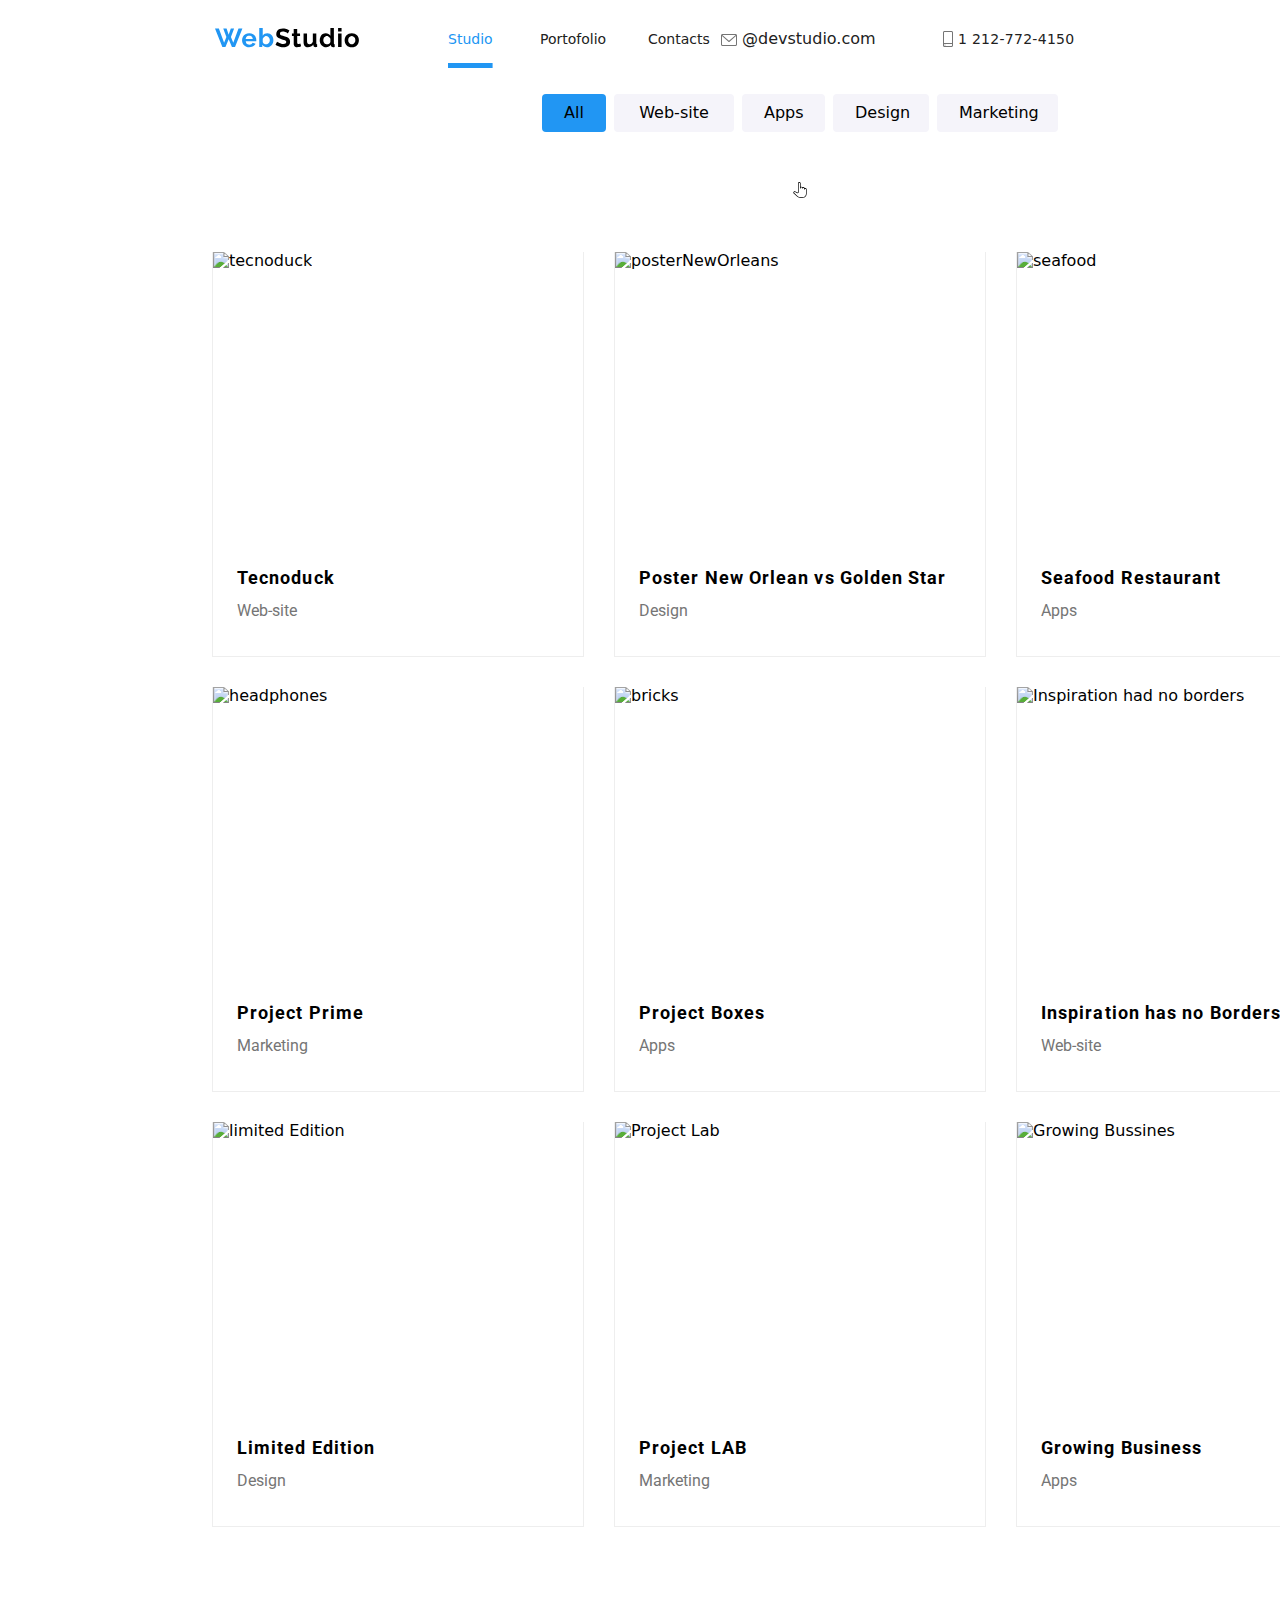
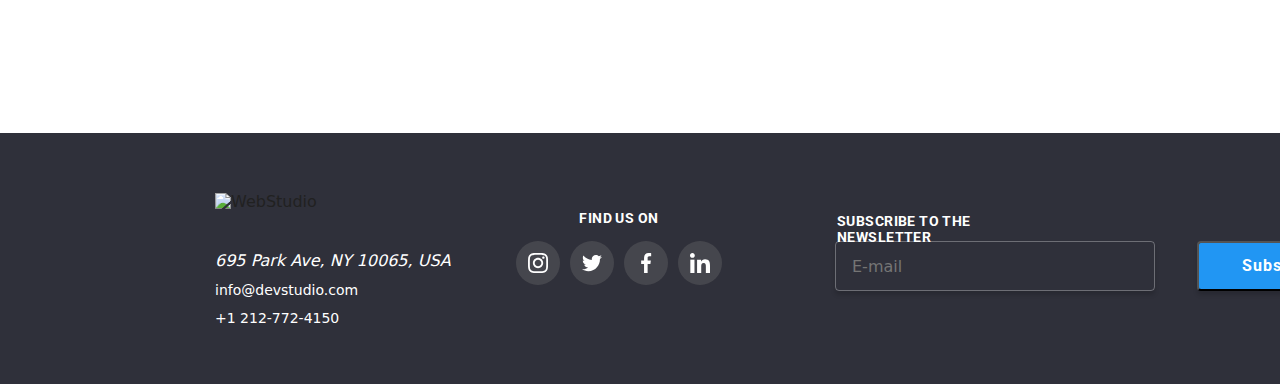
==== portofolio.html @ a2eb3802 "firstcmmt" ====
<!DOCTYPE html>
<html lang="en">
  <head>
    <link rel="preconnect" href="https://fonts.googleapis.com" />
    <link rel="preconnect" href="https://fonts.gstatic.com" crossorigin />
    <link
      href="https://fonts.googleapis.com/css2?family=Raleway:wght@700&family=Roboto:wght@400;500;700;900&display=swap"
      rel="stylesheet"
    />
    <link rel="preconnect" href="https://fonts.googleapis.com" />
    <link rel="preconnect" href="https://fonts.gstatic.com" crossorigin />
    <link
      href="https://fonts.googleapis.com/css2?family=Raleway:wght@700&display=swap"
      rel="stylesheet"
    />
    <meta charset="UTF-8" />
    <meta http-equiv="X-UA-Compatible" content="IE=edge" />
    <meta name="viewport" content="width=device-width, initial-scale=1.0" />
    <link rel="stylesheet" href="/modern-normalize.css" />
    <link rel="stylesheet" href="./css/styles.css" />
    <title>Portfolio</title>
  </head>
  <body class="general-container">
    <!--Header section-->
    <header class="global-comtainer">
      <a class="logo-image" href="./index.html">
        <img src="./logo/WebStudio.svg" alt="WebStudio" />
      </a>
      <button class="menu-button js-open-menu">
        <svg id="icon-hamburger-menu-svgrepo-com" viewBox="0 0 40 40">
          <path
            d="M34.583 11.667c0 0.69-0.56 1.25-1.25 1.25h-26.667c-0.69 0-1.25-0.56-1.25-1.25s0.56-1.25 1.25-1.25h26.667c0.69 0 1.25 0.56 1.25 1.25z"
          ></path>
          <path
            d="M34.583 20c0 0.69-0.56 1.25-1.25 1.25h-26.667c-0.69 0-1.25-0.56-1.25-1.25s0.56-1.25 1.25-1.25h26.667c0.69 0 1.25 0.56 1.25 1.25z"
          ></path>
          <path
            d="M34.583 28.333c0 0.69-0.56 1.25-1.25 1.25h-26.667c-0.69 0-1.25-0.56-1.25-1.25s0.56-1.25 1.25-1.25h26.667c0.69 0 1.25 0.56 1.25 1.25z"
          ></path>
        </svg>
      </button>

           <!--NAVIGATION SECTION-->
           <nav class="main-navigation">
            <ul class="links">
              <li class="studio-activ" >
                <a href="./index.html" aria-current="page">Studio</a>
              </li>
              <li class="portofolio1">
                <a  href="./portofolio.html">Portofolio</a>
              </li>
              <li class="contacts1">
                <a  href="#contacts">Contacts</a>
              </li>
            </ul>
          </nav>
    
          <div class="contacts">
            <div class="contacts-email">
              <a href="mailto:info@devstudio.com">@devstudio.com</a>
              <svg
                class="contacts-email-header-icon"
                width="16"
                height="12"
                viewBox="0 0 16 12"
                fill="currentColor"
                xmlns="http://www.w3.org/2000/svg"
              >
                <path
                  d="M14.5 0H1.50001C0.672854 0 0 0.672853 0 1.50001V10.5C0 11.3271 0.672854 12 1.50001 12H14.5C15.3271 12 16 11.3271 16 10.5V1.50001C16 0.672853 15.3271 0 14.5 0ZM14.5 0.999994C14.5679 0.999994 14.6325 1.01409 14.6916 1.0387L8 6.83838L1.30833 1.0387C1.36742 1.01412 1.43204 0.999994 1.49998 0.999994H14.5ZM14.5 11H1.50001C1.22414 11 0.999996 10.7759 0.999996 10.5V2.09521L7.67236 7.87792C7.76661 7.95944 7.8833 7.99999 8 7.99999C8.1167 7.99999 8.23339 7.95948 8.32764 7.87792L15 2.09521V10.5C15 10.7759 14.7759 11 14.5 11Z"
                />
              </svg>
            </div>
            <div class="contacts-phone">
              <a href="tel:+1212-772-4150"> 1 212-772-4150</a>
              <svg
                class="contacts-phone-header-icon"
                width="10"
                height="16"
                viewBox="0 0 10 16"
                fill="currentColor"
                xmlns="http://www.w3.org/2000/svg"
              >
                <path
                  d="M8.5 0H1.5C0.672848 0 0 0.672848 0 1.5V14.5C0 15.3272 0.672848 16 1.5 16H8.5C9.32715 16 10 15.3272 10 14.5V1.5C10 0.672848 9.32715 0 8.5 0ZM1.5 1H8.5C8.77588 1 9 1.22412 9 1.5V12H1V1.5C1 1.22412 1.22412 1 1.5 1ZM8.5 15H1.5C1.22412 15 1 14.7759 1 14.5V13H9V14.5C9 14.7759 8.77588 15 8.5 15Z"
                />
                <path
                  d="M2.35355 13.7389C2.54882 13.9211 2.54882 14.2166 2.35355 14.3988C2.15828 14.5811 1.84172 14.5811 1.64645 14.3988C1.45118 14.2166 1.45118 13.9211 1.64645 13.7389C1.84172 13.5566 2.15828 13.5566 2.35355 13.7389Z"
                  fill="#757575"
                />
              </svg>
            </div>
          </div>
    </header>
    <!--MOTHER SECTION-->
    <main class="main-container">
      <div class="button-container">
        <button class="button-one" type="button">All</button>
        <button class="button-two" type="button">Web-site</button>
        <button class="button-three" type="button">Apps</button>
        <button class="button-four" type="button">Design</button>
        <button class="button-five" type="button">Marketing</button>
      </div>
      <a href="-" class="pointer">
        <img src="./images/finger.svg" alt="pointer" />
      </a>
            <!--All Projects-->
            <section class="content-container">
        <div class="image-container">
          <div class="tecno">
            <picture class="web">
              <source
                media="(min-width:428px) and (max-width:767px)"
                srcset="
                images/tecnoduck-m.png, 
                images/tecnoduck-m-2x.jpg
                "
              />
              <source
                media="(min-width:768px) and (max-width:1157px)"
                srcset="
                images/tecnoduck-t.png, 
                images/tecnoduck-t-2x.jpg
                "
              />
              <source
                media="(min-width:1158px)"
                srcset="
                images/tecnoduck-d.png, 
                images/tecnoduck-d-2x.jpg
                "
              />
              <img
                src="images/tecnoduck.jpg"
                alt="tecnoduck"
                style="width: auto"
              />
            </picture>
            <div class="overlay">
              <p>
                Technoduck is a state-of-the-art coronavirus distribution
                platform.Companies use this platform for digital
                espionage and attacks on competitors' secure servers.
              </p>
            </div>
          </div>
          <div class="aditional-info">
            <h4 class="title">Tecnoduck</h4>
            <p class="category">Web-site</p>
          </div>
        </div>
        <div class="image-container">
          <div class="basketball">
            <picture class="design">
              <source
                media="(min-width:428px) and (max-width:767px)"
                srcset="
                  images/posterNewOrleans-m.png,
                  images/posterNewOrleans-m-2x.jpg
                "
              />
              <source
                media="(min-width:768px) and (max-width:1157px)"
                srcset="
                  images/posterNewOrleans-t.png,
                  images/posterNewOrleans-t-2x.jpg
                "
              />
              <source
                media="(min-width:1158px)"
                srcset="
                  images/posterNewOrleans-d.png,
                  images/posterNewOrleans-d-2x.jpg
                "
              />
              <img
                src="images/posterNewOrleans.jpg"
                alt="posterNewOrleans"
                style="width: auto"
              />
            </picture>
            <div class="overlay">
              <p>
                Technoduck is a state-of-the-art coronavirus distribution
                platform.Companies use this platform for digital
                espionage and attacks on competitors' secure servers.
              </p>
            </div>
          </div>
          <div class="aditional-info">
            <h4 class="title">Poster New Orlean vs Golden Star</h4>
            <p class="category">Design</p>
          </div>
        </div>
        <div class="image-container">
          <div class="sea-food">
            <picture class="apps">
              <source
                media="(min-width:428px) and (max-width:767px)"
                srcset="
                images/seafood-m.png, 
                images/seafood-m-2x.jpg
                "
              />
              <source
                media="(min-width:768px) and (max-width:1157px)"
                srcset="
                images/seafood-t.png, 
                images/seafood-t-2x.jpg
                "
              />
              <source
                media="(min-width:1158px)"
                srcset="
                images/seafood-d.png, 
                images/seafood-d-2x.jpg
                "
              />
              <img src="images/seafood.jpg" alt="seafood" style="width: auto" />
            </picture>
            <div class="overlay">
              <p>
                Technoduck is a state-of-the-art coronavirus distribution
                platform. Companies use this platform for digital espionage and
                attacks on competitors' secure servers.
              </p>
            </div>
          </div>
          <div class="aditional-info">
            <h4 class="title">Seafood Restaurant</h4>
            <p class="category">Apps</p>
          </div>
        </div>
        <div class="image-container">
          <div class="headphones">
            <picture class="marketing">
              <source
                media="(min-width:428px) and (max-width:767px)"
                srcset="
                images/headphones-m.png, 
                images/headphones-m-2x.jpg
                "
              />
              <source
                media="(min-width:768px) and (max-width:1157px)"
                srcset="
                images/headphones-t.png,
                images/headphones-t-2x.jpg
                "
              />
              <source
                media="(min-width:1158px)"
                srcset="
                images/headphones-d.png, 
                images/headphones-d-2x.jpg
                "
              />
              <img
                src="images/headphones.jpg"
                alt="headphones"
                style="width: auto"
              />
            </picture>
            <div class="overlay">
              <p>
                Technoduck is a state-of-the-art coronavirus distribution
                platform. Companies use this platform for digital espionage and
                attacks on competitors' secure servers.
              </p>
            </div>
          </div>
          <div class="aditional-info">
            <h4 class="title">Project Prime</h4>
            <p class="category">Marketing</p>
          </div>
        </div>
        <div class="image-container">
          <div class="bricks">
            <picture class="apps">
              <source
                media="(min-width:428px) and (max-width:767px)"
                srcset="
                images/bricks-m.png, 
                images/bricks-m-2x.jpg
                "
              />
              <source
                media="(min-width:768px) and (max-width:1157px)"
                srcset="
                images/bricks-t.png, 
                images/bricks-t-2x.jpg
                "
              />
              <source
                media="(min-width:1158px)"
                srcset="
                images/bricks-d.png, 
                images/bricks-d-2x.jpg
                "
              />
              <img src="images/bricks.jpg" alt="bricks" style="width: auto" />
            </picture>
            <div class="overlay">
              <p>
                Technoduck is a state-of-the-art coronavirus distribution
                platform. Companies use this platform for digital espionage and
                attacks on competitors' secure servers.
              </p>
            </div>
          </div>
          <div class="aditional-info">
            <h4 class="title">Project Boxes</h4>
            <p class="category">Apps</p>
          </div>
        </div>
        <div class="image-container">
          <div class="inspiration">
            <picture class="web">
              <source
                media="(min-width:428px) and (max-width:767px)"
                srcset="
                  images/inspirationmonitor-m.png,
                  images/inspirationmonitor-m-2x.jpg
                "
              />
              <source
                media="(min-width:768px) and (max-width:1157px)"
                srcset="
                  images/inspirationmonitor-t.png,
                  images/inspirationmonitor-t-2x.jpg
                "
              />
              <source
                media="(min-width:1158px)"
                srcset="
                  images/inspirationmonitor-d.png,
                  images/inspirationmonitor-d-2x.jpg
                "
              />
              <img
                src="images/inspirationmonitor.jpg"
                alt="Inspiration had no borders"
                style="width: auto"
              />
            </picture>
            <div class="overlay">
              <p>
                Technoduck is a state-of-the-art coronavirus distribution
                platform. Companies use this platform for digital espionage and
                attacks on competitors' secure servers.
              </p>
            </div>
          </div>
          <div class="aditional-info">
            <h4 class="title">Inspiration has no Borders</h4>
            <p class="category">Web-site</p>
          </div>
        </div>
        <div class="image-container">
          <div class="limited-edition">
            <picture class="design">
              <source
                media="(min-width:428px) and (max-width:767px)"
                srcset="
                  images/limitededition-m.png,
                  images/limitededition-m-2x.jpg
                "
              />
              <source
                media="(min-width:768px) and (max-width:1157px)"
                srcset="
                  images/limitededition-t.png,
                  images/limitededition-t-2x.jpg
                "
              />
              <source
                media="(min-width:1158px)"
                srcset="
                  images/limitededition-d.png,
                  images/limitededition-d-2x.jpg
                "
              />
              <img
                src="images/limitededition.jpg"
                alt="limited Edition"
                style="width: auto"
              />
            </picture>
            <div class="overlay">
              <p>
                Technoduck is a state-of-the-art coronavirus distribution
                platform. Companies use this platform for digital espionage and
                attacks on competitors' secure servers.
              </p>
            </div>
          </div>
          <div class="aditional-info">
            <h4 class="title">Limited Edition</h4>
            <p class="category">Design</p>
          </div>
        </div>
        <div class="image-container">
          <div class="project-lab">
            <picture class="marketing">
              <source
                media="(min-width:428px) and (max-width:767px)"
                srcset="
                images/projectlab-m.png,
                images/projectlab-m-2x.jpg
                "
              />
              <source
                media="(min-width:768px) and (max-width:1157px)"
                srcset="
                images/projectlab-t.png, 
                images/projectlab-t-2x.jpg
                "
              />
              <source
                media="(min-width:1158px)"
                srcset="
                images/projectlab-d.png, 
                images/projectlab-d-2x.jpg
                "
              />
              <img
                src="images/projectlab.jpg"
                alt="Project Lab"
                style="width: auto"
              />
            </picture>
            <div class="overlay">
              <p>
                Technoduck is a state-of-the-art coronavirus distribution
                platform. Companies use this platform for digital espionage and
                attacks on competitors' secure servers.
              </p>
            </div>
          </div>
          <div class="aditional-info">
            <h4 class="title">Project LAB</h4>
            <p class="category">Marketing</p>
          </div>
        </div>
        <div class="image-container">
          <div class="growing-bussines">
            <picture class="apps">
              <source
                media="(min-width:428px) and (max-width:767px)"
                srcset="
                  images/growingbussines-m.png,
                  images/growingbussines-m-2x.jpg
                "
              />
              <source
                media="(min-width:768px) and (max-width:1157px)"
                srcset="
                  images/growingbussines-t.png,
                  images/growingbussines-t-2x.jpg
                "
              />
              <source
                media="(min-width:1158px)"
                srcset="
                  images/growingbussines-d.png,
                  images/growingbussines-d-2x.jpg
                "
              />
              <img
                src="images/growingbussines.jpg"
                alt="Growing Bussines"
                style="width: auto"
              />
            </picture>
            <div class="overlay">
              <p>
                Technoduck is a state-of-the-art coronavirus distribution
                platform. Companies use this platform for digital espionage and
                attacks on competitors' secure servers.
              </p>
            </div>
          </div>
          <div class="aditional-info">
            <h4 class="title">Growing Business</h4>
            <p class="category">Apps</p>
          </div>
        </div>
      </section>
    </main>
    <footer>
      <div class="under-page-container">
        <ul class="under-page-menu">
          <li class="submenu">
            <a href="index.html" class="footer-logo">
              <img
                src="./images/WebStudiofooter.svg"
                alt="WebStudio"
                width="145"
              />
            </a>
          </li>
          <li class="submenu">
            <address>695 Park Ave, NY 10065, USA</address>
          </li>
          <li class="submenu">
            <a class="contacts-mail" href="mailto:info@devstudio.com"
              >info@devstudio.com</a
            >
          </li>
          <li class="submenu">
            <a class="contacts-telephone" href="tel:+1212-772-4150"
              >+1 212-772-4150</a
            >
          </li>
        </ul>
        <div class="footer-icons-list">
          <div class="find-us">
            <span>find us on</span>
          </div>
          <a
            href="https://www.instagram.com/"
            class="footer-icon"
            aria-label="Instagram"
          >
            <svg>
              <use href="./icons/symbol-defs.svg#icon-instagram"></use>
            </svg>
          </a>
          <a
            href="https://www.twitter.com/"
            class="footer-icon"
            aria-label="Twitter"
          >
            <svg>
              <use href="./icons/symbol-defs.svg#icon-twitter"></use>
            </svg>
          </a>
          <a
            href="https://www.facebook.com/"
            class="footer-icon"
            aria-label="Facebook"
          >
            <svg>
              <use href="./icons/symbol-defs.svg#icon-facebook"></use>
            </svg>
          </a>
          <a
            href="https://www.linkedin.com/"
            class="footer-icon"
            aria-label="Linkedin"
          >
            <svg>
              <use href="./icons/symbol-defs.svg#icon-linkedin"></use>
            </svg>
          </a>
        </div>

        <form
          class="newsletter-subscribe"
          action=""
          autocomplete="on"
          novalidate
        >
          <label class="signup-label" for="newsletter"
            >Subscribe to the newsletter
          </label>
          <input
            class="email-input"
            type="email"
            name="email"
            id="newsletter"
            placeholder="E-mail"
          />
          <button class="subscribe-button" type="submit">Subscribe</button>
          <img
            style="height: 24px; width: 24px"
            src="./images/icon-send.svg"
            alt="email sent"
          />
        </form>
      </div>
    </footer>
    <div class="js-menu-container">
      <button class="menu-button js-close-menu">
        <svg
          fill="currentColor"
          viewBox="0 0 20 20"
          xmlns="http://www.w3.org/2000/svg"
          width="40"
          height="40"
        >
          <path
            fill-rule="evenodd"
            d="M4.293 4.293a1 1 0 011.414 0L10 8.586l4.293-4.293a1 1 0 111.414 1.414L11.414 10l4.293 4.293a1 1 0 01-1.414 1.414L10 11.414l-4.293 4.293a1 1 0 01-1.414-1.414L8.586 10 4.293 5.707a1 1 0 010-1.414z"
            clip-rule="evenodd"
          ></path>
        </svg>
      </button>
      <nav class="backdrop-navigation">
        <ul class="backdrop-links">
          <li class="backdrop-page-one">
            <a href="./index.html" aria-current="page">Studio</a>
          </li>
          <li class="backdrop-page-two">
            <a href="./portfolio.html">Portfolio</a>
          </li>
          <li class="backdrop-page-three"><a href="#Contacts">Contacts</a></li>
        </ul>
      </nav>
      <div class="backdrop-contacts-phone">
        <a href="tel:+1212-772-4150"> 1 212-772-4150</a>
      </div>
      <div class="backdrop-contacts-email">
        <a href="mailto:info@devstudio.com">@devstudio.com</a>
      </div>
      <ul class="backdrop-social">
        <li class="backdrop-social-istagram">
          <a href="https://www.instagram.com/" aria-label="Instagram"
            >Instagram</a
          >
        </li>
        <li class="backdrop-social-twitter">
          <a href="https://www.twitter.com/" aria-label="Twitter">Twitter</a>
        </li>
        <li class="backdrop-social-facebook">
          <a href="https://www.facebook.com/" aria-label="Facebook">Facebook</a>
        </li>
        <li class="backdrop-social-twitter">
          <a href="https://www.linkedin.com/" aria-label="Linkedin">Linkedin</a>
        </li>
      </ul>
    </div>
    <script src="./js/mobile-menu.js"></script>
  </body>
</html>
---- css/styles.css ----
/* Body */

.body {
    font-family: 'Roboto', 'Raleway', 'Times New Roman', 'sans-serif';
    color: #212121;
}

:root {
    --logo-font-family: 'Raleway', sans-serif;
    --text-font-family: 'Roboto', sans-serif;
    --text-headers-color: #000000;
    --paragraf-text-color: #757575;
    --background-color: #ffffff;
    --text-header-size: 18px;
    --paragraf-text-size: 16px;
    --title-line-high: 1.14em;
    --category-line-high: 1.18em;
    --backround-text-color: #fff;
    --current-page-color: #2196f3;
}

h1,
h2,
h3,
h4 {
    color: #212121;
    font-weight: 700;
    text-align: center;
}

* {
    margin: 0px;
    padding: 0px;
}

ul {
    list-style-type: none;
}
p {
    color: #757575;
    font-weight: 400;
}

a {
    text-decoration: none;
    color: #212121;
}

a {
    transition-property: color;
    transition-timing-function: cubic-bezier(0.4, 0, 0.2, 1);
    transition-duration: 250ms;
}

a {
    transition-property: background-color;
    transition-timing-function: cubic-bezier(0.4, 0, 0.2, 1);
    transition-duration: 250ms;
}

a svg {
    transition-property: fill;
    transition-timing-function: cubic-bezier(0.4, 0, 0.2, 1);
    transition-duration: 250ms;
}

a.logos svg:hover {
    fill: #2196f3;
}

a.footer-icon {
    color: #fff;
}

.footer-icon {
    color: rgba(255, 255, 255, 0.1);
}

.general-container {
    width: 480px;
    margin: 0 auto;
    display: flex;
    flex-direction: column;
    border-bottom: 1px solid #ececec;
}

.principal-container {
    display: flex;
    position: relative;
    width: 100%;
    flex-wrap: wrap;
    flex-direction: column;
    justify-content: center;
    align-content: center;
}

.title {
    color: var(--text-headers-color);
    font-size: var(--text-header-size);
    font-family: Roboto;
    font-style: normal;
    font-weight: 700;
    line-height: var(--title-line-high);
}

.category {
    color: var(--paragraf-text-color);
    font-size: var(--paragraf-text-size);
    font-family: Roboto;
    font-style: normal;
    font-weight: 400;
    line-height: var(--category-line-high);
}

.global-container {
    display: flex;
    position: relative;
    width: 100%;
    height: 60px;
}

.contacts {
    display: none;
}

.main-navigation {
    display: none;
}

.logo-image {
    display: flex;
    position: absolute;
    box-sizing: content-box;
    align-items: center;
    width: 134px;
    height: 28px;
    padding-top: 16px;
    padding-bottom: 16px;
    left: 15px;

}

.menu-button.js-open-menu {
    display: flex;
    position: absolute;
    width: 40px;
    height: 40px;
    top: 10px;
    right: 15px;
    cursor: pointer;
    background-color: #fff;
    border: none;
}

.menu-button.js-open-menu:hover svg {
    fill: #2196F3;
}

.menu-button.js-open-menu:focus svg {
    fill: #2196F3;
}

.menu-button.js-close-menu {
    display: flex;
    position: absolute;
    border: none;
    width: 40px;
    height: 40px;
    top: 10px;
    right: 15px;
    cursor: pointer;
    background-color: #fff;
}

.js-menu-container {
    display: none
}

.menu-button.js-close-menu:hover svg {
    fill: #2196F3;
}

.menu-button.js-close-menu:focus svg {
    fill: #2196F3;
}

.js-menu-container.is-open {
    display: flex;
    flex-direction: column;
    position: fixed;
    top: 0;
    flex-direction: column;
    width: 480px;
    height: 796px;
    background-color: #fff;
    z-index: 5;
    background: #FFF;
    box-shadow: 0px 1px 3px 0px rgba(0, 0, 0, 0.16), 0px 2px 4px 0px rgba(0, 0, 0, 0.08), 0px 4px 8px 0px rgba(0, 0, 0, 0.04);
}

.backdrop-navigation {
    display: flex;
    flex-direction: column;
}

.backdrop-links {
    display: flex;
    flex-direction: column;
    justify-content: space-between;
    height: 208px;
    position: absolute;
    width: 219px;
    top: 48px;
    left: 40px;
}

.backdrop-page-one {
    width: 139px;
    height: 48px;
    flex-shrink: 0;
    font-family: Roboto;
    font-size: 40px;
    font-style: normal;
    font-weight: 500;
    line-height: normal;
    letter-spacing: 0.8px;
}

.backdrop-page-two {
    width: 219px;
    height: 48px;
    flex-shrink: 0;
    color: #212121;
    font-family: Roboto;
    font-size: 40px;
    font-style: normal;
    font-weight: 500;
    line-height: normal;
    letter-spacing: 0.8px;
}

.backdrop-page-three {
    width: 192px;
    height: 48px;
    flex-shrink: 0;
    width: 192px;
    height: 48px;
    flex-shrink: 0;
    color: #212121;
    font-family: Roboto;
    font-size: 40px;
    font-style: normal;
    font-weight: 500;
    line-height: normal;
    letter-spacing: 0.8px;
}

.backdrop-links li a:hover,
.backdrop-contacts-phone a:hover,
.backdrop-contacts-email a:hover {
    color: #2196F3;
}

.backdrop-links li a:focus,
.backdrop-contacts-phone a:focus,
.backdrop-contacts-email a:focus {
    color: #2196F3;
}

.backdrop-contacts-phone {
    display: flex;
    position: absolute;
    width: 273px;
    height: 40px;
    left: 40px;
    bottom: 194px;
    font-family: Roboto;
    font-size: 34px;
    font-style: normal;
    font-weight: 500;
    line-height: normal;
    letter-spacing: 0.68px;
}

.backdrop-contacts-email {
    display: flex;
    position: absolute;
    width: 231px;
    height: 28px;
    left: 40px;
    bottom: 134px;
    font-family: Roboto;
    font-size: 34px;
    font-style: normal;
    font-weight: 500;
    line-height: normal;
    letter-spacing: 0.68px;
}

.backdrop-social {
    display: flex;
    flex-direction: row;
    position: absolute;
    justify-content: space-between;
    width: 357px;
    height: 22px;
    left: 33px;
    bottom: 48px;

}

.backdrop-social li {
    position: relative;
    padding: 0 10px;
}

.backdrop-social a {
    text-decoration: none;
    color: #000;
}

.backdrop-social li:not(:last-child)::after {
    content: "";
    position: absolute;
    top: 50%;
    right: -20px;
    transform: translateY(-50%);
    height: 20px;
    border-right: 2px solid #000;
}

.backdrop-social-istagram {
    display: flex;
    width: 85px;
    font-size: 18px;
    font-style: normal;
    font-weight: 500;
    line-height: 22px;
    letter-spacing: 0.36px;
}

.backdrop-social-twitter {
    display: flex;
    width: 59px;
    font-size: 18px;
    font-style: normal;
    font-weight: 500;
    line-height: 22px;
    letter-spacing: 0.36px;
}

.backdrop-social-facebook {
    display: flex;
    width: 81px;
    font-size: 18px;
    font-style: normal;
    font-weight: 500;
    line-height: 22px;
    letter-spacing: 0.36px;
}

.backdrop-social-linkedin {
    display: flex;
    width: 72px;
    font-size: 18px;
    font-style: normal;
    font-weight: 500;
    line-height: 22px;
    letter-spacing: 0.36px;
}

.backdrop-social li:hover a {
    color: #2196F3;
}

.main-container {
    display: flex;
    flex-direction: column;
    align-items: center;
    justify-content: space-between;
    padding-top: 94px;
    padding-bottom: 94px;
    margin-bottom: 120px;
}

.button-container {
    display: flex;
    flex-wrap: wrap;
    row-gap: 21px;
    column-gap: 8px;
    box-sizing: content-box;
    width: 274px;
    height: 91px;
    align-items: center;
    flex-shrink: 0;
    margin-bottom: 50px;
}

.button-one,
.button-two,
.button-three,
.button-four,
.button-five {
    border: 0;
    border-radius: 4px;
    height: 38px;
}

.button-one {
    box-sizing: border-box;
    width: 64px;
    height: 38px;
    background-color: #2196f3;
    cursor: pointer;
    text-align: center;
    font-size: 16px;
    font-weight: 500;
    line-height: 26px;
    padding: 6px 22px;
    transition-property: color, box-shadow;
    transition-timing-function: cubic-bezier(0.4, 0, 0.2, 1);
    transition-duration: 250ms;
}

.button-one:active {
    color: #2196f3;
}

.button-two {
    box-sizing: border-box;
    width: 111px;
    height: 38px;
    background-color: #f5f4fa;
    cursor: pointer;
    text-align: center;
    font-size: 16px;
    font-weight: 500;
    line-height: 26px;
    transition-property: color, box-shadow;
    transition-timing-function: cubic-bezier(0.4, 0, 0.2, 1);
    transition-duration: 250ms;
}

.button-three {
    box-sizing: border-box;
    width: 83px;
    background-color: #f5f4fa;
    text-align: center;
    font-size: 16px;
    font-weight: 500;
    line-height: 26px;
    padding: 6px 22px;
    transition-property: color, boxshadow;
    transition-timing-function: cubic-bezier(0.4, 0, 0.2, 1);
    transition-duration: 250ms;
}

.button-four {
    box-sizing: border-box;
    width: 96px;
    background-color: #f5f4fa;
    cursor: pointer;
    text-align: center;
    font-size: 16px;
    font-weight: 500;
    line-height: 26px;
    padding: 6px 22px;
    transition-property: color, box-shadow;
    transition-timing-function: cubic-bezier(0.4, 0, 0.2, 1);
    transition-duration: 250ms;
}

.button-five {
    box-sizing: border-box;
    width: 121px;
    background-color: #f5f4fa;
    cursor: pointer;
    text-align: center;
    font-size: 16px;
    font-weight: 500;
    line-height: 26px;
    padding: 6px 22px;
    transition-property: color, box-shadow;
    transition-timing-function: cubic-bezier(0.4, 0, 0.2, 1);
    transition-duration: 250ms;
}

.button-one:hover,
.button-two:hover,
.button-three:hover,
.button-four:hover,
.button-five:hover {
    box-shadow: 0px 2px 1px 0px rgba(0, 0, 0, 0.2),
        0px 2px 2px 0px rgba(0, 0, 0, 0.14), 0px 1px 3px 0px rgba(0, 0, 0, 0.12);
}

.button-one:focus,
.button-two:focus,
.button-three:focus,
.button-four:focus,
.button-five:focus {
    box-shadow: 0px 2px 1px 0px rgba(0, 0, 0, 0.2),
        0px 2px 2px 0px rgba(0, 0, 0, 0.14), 0px 1px 3px 0px rgba(0, 0, 0, 0.12);
}

.content-container {
    display: flex;
    justify-content: center;
    align-items: center;
    column-gap: 30px;
    flex-wrap: wrap;
    box-sizing: content-box;
    width: 450px;
    margin-bottom: -185px;
}

.image-container {
    display: flex;
    box-sizing: content-box;
    justify-content: space-between;
    flex-direction: column;
    width: 100%;
    height: 404px;
    margin-bottom: 30px;
    border-bottom: 1px solid #eee;
    border-left: 1px solid #eee;
    border-right: 1px solid #eee;
    background-color: #fff;
    flex-grow: 1;
}

.web,
.design,
.apps,
.marketing {
    display: block;
    margin-left: auto;
    margin-right: auto;
    width: 450px;
    height: auto;
}

.overlay {
    display: flex;
    align-items: center;
    position: absolute;
    right: auto;
    width: 100%;
    height: 298px;
    background: rgba(33, 150, 243, 0.9);
    transition-duration: 250ms;
    transition-timing-function: cubic-bezier(0.4, 0, 0.2, 1);
    transform: translateY(0);
}

.tecno,
.basketball,
.sea-food,
.headphones,
.bricks,
.inspiration,
.limited-edition,
.project-lab,
.growing-bussines {
    position: relative;
    overflow: hidden;
}

.tecno:hover .overlay,
.basketball:hover .overlay,
.sea-food:hover .overlay,
.headphones:hover .overlay,
.bricks:hover .overlay,
.inspiration:hover .overlay,
.limited-edition:hover .overlay,
.project-lab:hover .overlay,
.growing-bussines:hover .overlay {
    transform: translateY(-100%);
}

.tecno:focus .overlay,
.basketball:focus .overlay,
.sea-food:focus .overlay,
.headphones:focus .overlay,
.bricks:focus .overlay,
.inspiration:focus .overlay,
.limited-edition:focus .overlay,
.project-lab:focus .overlay,
.growing-bussines:focus .overlay {
    transform: translateY(-100%);
}

.overlay p {
    color: #fff;
    font-family: Roboto;
    font-size: 18px;
    font-style: normal;
    font-weight: 400;
    line-height: 28px;
    letter-spacing: 0.54px;
    text-align: center;
}

.aditional-info {
    display: flex;
    flex-direction: column;
    position: relative;
    bottom: 30px;
}

.title {
    display: flex;
    box-sizing: content-box;
    font-size: 18px;
    margin-top: 20px;
    line-height: 36px;
    letter-spacing: 1.08px;
    margin-left: 24px;
}

.category {
    display: flex;
    box-sizing: content-box;
    text-align: center;
    margin-left: 24px;
    line-height: 30px;
}

.under-page-container {
    display: flex;
    background-color: #2f303a;
    width: 100%;
    height: 604px;
    justify-content: space-between;
    position: relative;
    margin-top: 0;
}


.under-page-menu {
    display: flex;
    flex-direction: column;
    width: 232px;
    height: 128px;
    left: 124px;
    position: absolute;

}

.footer-logo {
    display: flex;
    width: 145px;
    height: 31px;
    margin-top: 60px;
    margin-bottom: 28px;
    align-self: center;
}

.submenu {
    display: flex;
    flex-direction: column;
    box-sizing: content-box;
    color: #ffffff;
    list-style: none;
}

.submenu .adress {
    text-align: center;
}

.submenu.contacts-mail,
.submenu.contacts-telephone {
    display: flex;
    flex-direction: column;
    flex-shrink: 0;
}

.contacts-mail {
    color: #ffffff;
    width: 231px;
    height: 16px;
    text-align: center;
    line-height: 1.14em;
    font-size: 14px;
    margin-top: 12px;
    margin-bottom: 12px;
    text-decoration: none;
    transition-property: color, box-shadow;
    transition-timing-function: cubic-bezier(0.4, 0, 0.2, 1);
    transition-duration: 250ms;
}

.contacts-telephone {
    color: #ffffff;
    width: 231px;
    height: 16px;
    text-align: center;
    line-height: 1.14em;
    font-size: 14px;
    text-decoration: none;
    transition-property: color, box-shadow;
    transition-timing-function: cubic-bezier(0.4, 0, 0.2, 1);
    transition-duration: 250ms;
}

.contacts-telephone:hover,
.contacts-telephone:focus {
    color: #2196f3;
}

.contacts-mail:hover,
.contacts-mail:focus {
    color: #2196f3;
}

.find-us {
    color: #fff;
    font-family: Roboto;
    font-size: 14px;
    font-style: normal;
    text-align: center;
    font-weight: 700;
    line-height: normal;
    letter-spacing: 0.42px;
    text-transform: uppercase;
    width: 206px;
}

.footer-icons-list {
    display: flex;
    flex-wrap: wrap;
    align-items: center;
    position: absolute;
    box-sizing: content-box;
    width: 206px;
    height: 80px;
    flex-shrink: 0;
    gap: 10px;
    margin-right: 93px;
    top: 246px;
    left: 134px;
}

.footer-icons-list .footer-icon {
    display: flex;
    justify-content: center;
    align-items: center;
    width: 44px;
    height: 44px;
    border-radius: 22px;
    background-color: #75757552;
    transition-property: background-color;
    transition-timing-function: cubic-bezier(0.4, 0, 0.2, 1);
    transition-duration: 250ms;
}

.footer-icons-list .footer-icon svg {
    width: 20px;
    height: 20px;
    fill: #fff;
}

.footer-icon:hover,
.footer-icon:focus {
    background-color: #2196f3;
}

.newsletter-subscribe {
    display: flex;
    flex-direction: column;
    position: absolute;
    width: 450px;
    height: 156px;
    top: 380px;
    left: 15px;
}

.newsletter-subscribe img {
    display: flex;
    position: absolute;
    top: 110px;
    right: 140px;
    z-index: 1;
}

.signup-label {
    position: absolute;
    bottom: 155px;
    width: 229px;
    height: 16px;
    align-self: center;
    color: #fff;
    font-family: Roboto;
    font-size: 14px;
    font-style: normal;
    font-weight: 700;
    line-height: normal;
    letter-spacing: 0.42px;
    text-transform: uppercase;
}

.email-input {
    display: flex;
    box-sizing: border-box;
    position: relative;
    border-radius: 4px;
    border: 1px solid rgba(255, 255, 255, 0.3);
    background: rgba(33, 150, 243, 0);
    box-shadow: 0px 4px 4px 0px rgba(0, 0, 0, 0.15);
    width: 416px;
    height: 50px;
    margin-top: 20px;
    left: 15px;
}

.email-input[placeholder] {
    padding: 15px 16px;
}

.subscribe-button {
    display: flex;
    position: absolute;
    top: 95px;
    right: 124px;
    align-items: center;
    width: 200px;
    height: 50px;
    flex-shrink: 0;
    border-radius: 4px;
    background: #2196f3;
    box-shadow: 0px 4px 4px 0px rgba(0, 0, 0, 0.15);
    color: #fff;
    font-family: Roboto;
    font-size: 16px;
    font-style: normal;
    font-weight: 700;
    line-height: 30px;
    letter-spacing: 0.96px;
    padding: 10px 77px 10px 43px;
}

/* page Studio univoque css code */

.principal-container {
    display: flex;
    width: 480px;
    flex-wrap: wrap;
    flex-direction: column;
    justify-content: center;
    align-content: center;
}

.background {
    display: flex;
    flex-direction: column;
    justify-content: center;
    align-items: center;
    padding: 2px 4px;
    width: 100%;
    height: 400px;
    position: relative;
    box-sizing: border-box;
    margin-bottom: 94px;
    background: url("../images/img-background.png"),
        lightgray 0px -147.517px / 100% 170.667% no-repeat;
    background-size: cover;
}

.skills-list {
    display: flex;
    box-sizing: border-box;
    position: absolute;
    width: 360px;
    height: 84px;
    line-height: 42px;
    margin-right: auto;
    margin-left: auto;
    color: #ffffff;
    font-size: 26px;
    font-weight: 900;
    text-align: center;
    top: 118px;

}

.button-book-a-service {
    display: flex;
    cursor: pointer;
    position: absolute;
    justify-content: center;
    align-content: center;
    flex-wrap: wrap;
    text-align: center;
    bottom: 118px;
    outline: none;
    font-size: 16px;
    line-height: 30px;
    font-weight: 700;
    width: 161px;
    height: 30px;
    color: #fff;
    transition-property: background;
    transition-timing-function: cubic-bezier(0.4, 0, 0.2, 1);
    transition-duration: 250ms;
    background: rgb(101, 105, 88);
    background: linear-gradient(90deg,
            rgba(101, 105, 88, 1) 0%,
            rgba(201, 186, 196, 0.09989933473389356) 45%,
            rgba(177, 212, 219, 0.9878545168067226) 100%);
}

.button-book-a-service:hover,
.button-book-a-service:focus {
    background: #2196f3;
}

.first-section {
    display: flex;
    flex-direction: column;
    position: relative;
    justify-content: space-between;
    align-items: stretch;
    margin-left: auto;
    margin-right: auto;
    width: 450px;
    height: 994px;
    row-gap: 30px;

}

.first-section-icons {
    display: flex;
    justify-content: center;
    align-items: center;
    margin-left: auto;
    margin-right: auto;
    height: 120px;
    width: 450px;
    border-radius: 4px;
    background: #f5f4fa;

}

.first-section-icons .antenna svg {
    height: 70px;
    width: 70px;
    fill: #212121;
}

.specific-works {
    display: flex;
    flex-direction: column;
    flex-shrink: 0;
    width: 450px;
    height: 226px;
}

.subtitle {
    display: flex;
    text-align: center;
    font-size: 14px;
    color: #212121;
    font-weight: 700;
    line-height: normal;
    letter-spacing: 0.42px;
    text-transform: uppercase;
    align-self: center;
    margin-top: 30px;

}

.explanation {
    display: flex;
    box-sizing: content-box;
    width: 450px;
    height: 50px;
    flex-direction: column;
    flex-shrink: 0;
    line-height: 24px;
    letter-spacing: 0.42px;
    flex-wrap: wrap;
    flex-grow: 1;
    font-size: 14px;
    margin-top: 10px;
}

.screens {
    display: none;
}

.team {
    display: flex;
    flex-direction: column;
    align-content: center;
    width: 100%;
    height: 2761px;
    background-color: #f5f4fa;
}

.third-part {
    display: flex;
    box-sizing: content-box;
    justify-content: center;
    align-items: center;
    width: 128px;
    height: 33px;
    font-size: 28px;
    font-weight: 700;
    padding: 60px 176px 0;

}

.team-composition {
    width: 100%;
    height: 2761px;
    display: flex;
    flex-direction: column;
    gap: 30px;
    justify-content: center;
    align-items: center;
    margin-left: auto;
    margin-right: auto;
    padding-top: 0;
}

.individual-cards {
    display: flex;
    flex-direction: column;
    flex-grow: 1;
}

.individual-cards img {
    width: 450px;
    height: 460px;
}

.member-product-designer {
    display: flex;
    box-sizing: content-box;
    flex-direction: row;
    font-size: 16px;
    line-height: 19px;
    width: 145px;
    height: 19px;
    margin: 30px auto 10px;
    font-weight: 500;
}

.member-frontend-developer {
    display: flex;
    box-sizing: content-box;
    flex-direction: row;
    font-size: 16px;
    line-height: 19px;
    width: 86px;
    height: 19px;
    margin: 30px auto 10px;
    font-weight: 500;
}

.member-marketing {
    display: flex;
    box-sizing: content-box;
    flex-direction: row;
    font-size: 16px;
    line-height: 19px;
    width: 88px;
    height: 19px;
    margin: 30px auto 10px;
    font-weight: 500;
}

.member-ui-designer {
    display: flex;
    box-sizing: content-box;
    flex-direction: row;
    font-size: 16px;
    line-height: 19px;
    width: 91px;
    height: 19px;
    margin: 30px auto 10px;
    font-weight: 500;
}

.member-position {
    display: flex;
    flex-direction: column;
    text-align: center;
    font-size: 16px;
    line-height: 1.18em;
    width: 450px;
    height: 19px;
    margin-bottom: 16px;
}

.member-one,
.member-two,
.member-three,
.member-four {
    display: flex;
    flex-direction: column;
    box-sizing: content-box;
    justify-content: center;
    align-items: center;
    width: 450px;
    height: 622px;
    border-radius: 0px 0px 4px 4px;
    background: #fff;
    box-shadow: 0px 2px 1px 0px rgba(0, 0, 0, 0.2),
        0px 1px 1px 0px rgba(0, 0, 0, 0.14), 0px 1px 3px 0px rgba(0, 0, 0, 0.12);
}

.cards {
    width: 450px;
    height: 38px;
    display: flex;
    flex-direction: column;
}

.cards p {
    text-align: center;
}

.icons-list .icon svg {
    width: 20px;
    height: 20px;
    fill: #afb1b8;
}

.icons-list {
    display: flex;
    box-sizing: content-box;
    gap: 10px;
    justify-content: center;
    width: 206px;
    height: 44px;
    margin-right: auto;
    margin-left: auto;
    margin-top: 16px;
    padding-bottom: 30px;
}

.icons-list .icon {
    width: 44px;
    height: 44px;
    background-color: #fff;
    display: flex;
    justify-content: center;
    align-items: center;
    border-radius: 22px;
}

.icon {
    display: flex;
    justify-items: center;
    color: #afb1b8;
}

a.icon:hover {
    background-color: #007bff;
}

.icon:hover .svg-icon {
    fill: #fff;
}

.icon:hover {
    color: #fff;
    text-decoration: none;
}

a.icon:focus {
    background-color: #007bff;
}

.icon:focus .svg-icon {
    fill: #fff;
}

.icon:focus {
    color: #fff;
    text-decoration: none;
}



.last-section {
    display: flex;
    width: 100%;
    height: 520px;
    position: relative;
    margin-bottom: 60px;
}

.fourth-part {
    display: flex;
    align-self: center;
    flex-direction: row;
    position: absolute;
    box-sizing: content-box;
    width: 314px;
    height: 33px;
    font-size: 28px;
    top: -50px;
    font-weight: 700;
    left: 110px;
}

.regular-customers {
    flex-direction: row;
    display: flex;
    width: 450px;
    height: 399px;
    border-radius: 4px;
    position: relative;
    top: 94px;
    right: 15px;
    left: 15px;
}

.logo-customer {
    display: flex;
    width: 450px;
    position: absolute;
    flex-direction: row;
    flex-wrap: wrap;
    justify-content: center;
    align-items: center;
    row-gap: 30px;
    column-gap: 26px;
    top: 30px;
}

.logo-customer .logos {
    display: flex;
    justify-content: center;
    width: 210px;
    height: 92px;
    align-items: center;
    border-radius: 4px;
    border: 1px solid #AFB1B8;
}

.logos svg {
    width: 106px;
    height: 60px;
    fill: #afb1b8;
    transition-property: fill;
    transition-timing-function: cubic-bezier(0.4, 0, 0.2, 1);
    transition-duration: 250ms;
}

.logos svg:hover,
.logos svg:focus {
    fill: #2196f3;
}




/*----------------------------Modal-----------------------------------*/
.modal {
    position: fixed;
    top: 0;
    left: 0;
    width: 100%;
    height: 100%;
    display: flex;
    justify-content: center;
    align-items: center;
    transition-property: opacity;
    transition-duration: 250ms;
    transition-timing-function: cubic-bezier(0.4, 0, 0.2, 1);
  }
  .modal-content {
    background-color: var(--background-color);
    width: 528px;
    height: 581px;
    flex-shrink: 0;
    border-radius: 4px;
    box-shadow: 0px 2px 1px 0px rgba(0, 0, 0, 0.2),
      0px 1px 1px 0px rgba(0, 0, 0, 0.14), 0px 1px 3px 0px rgba(0, 0, 0, 0.12);
    position: relative;
  }
  .is-hidden {
    visibility: hidden;
    opacity: 0;
    pointer-events: none;
    transition: 250ms cubic-bezier(0.4, 0, 0.2, 1);
  }
  .is-active {
    background-color: rgba(0, 0, 0, 0.2);
    z-index: 10;
  }
  .close-btn {
    background-color: #fff;
    border: 1px solid rgba(0, 0, 0, 0.1);
    cursor: pointer;
    outline: none;
    position: absolute;
    right: 8px;
    top: 8px;
    width: 30px;
    height: 30px;
    flex-shrink: 0;
    border-radius: 50%;
    display: flex;
    justify-content: center;
    align-items: center;
  }

  .close-btn:focus,
  .close-btn:hover {
    fill: #2196F3;
  }

  .icon-modal-close {
    width: 18px;
    height: 18px;
    flex-shrink: 0;
    color: #000;
  }

  .modal-form .top-paragraph {
    width: 448px;
    color: rgba(33, 33, 33, 1);
    text-align: center;
    font-family: Roboto;
    font-size: 20px;
    font-style: normal;
    font-weight: 700;
    line-height: normal;
    letter-spacing: 0.6px;
  }
  .modal-form {
    position: relative;
    display: flex;
    flex-direction: column;
    align-items: center;
    gap: 10px;
    pointer-events: none;
    margin-bottom: 0;
    padding-top: 40px;
  }
  .modal-form .modal-label {
    display: flex;
    flex-direction: column;
    color: var(--text-color);
    font-size: 12px;
    letter-spacing: 0.12px;
  }
  .modal-form input {
    height: 40px;
    padding-left: 30px;
    margin-top: 4px;
    pointer-events: all;
    transition-property: border;
    transition-duration: 250ms;
    transition-timing-function: cubic-bezier(0.4, 0, 0.2, 1);
  }
  
  .modal-form textarea {
    display: flex;
    flex-direction: column;
    padding: 12px 16px;
    pointer-events: all;
    color: var(--title-color);
    font-size: 12px;
    letter-spacing: 0.12px;
    resize: none;
    transition-property: border;
    transition-duration: 250ms;
    transition-timing-function: cubic-bezier(0.4, 0, 0.2, 1);
  }
  .modal-form input,
  .modal-form textarea {
    justify-content: center;
    width: 448px;
    flex-shrink: 0;
    border-radius: 4px;
    border: 1px solid rgba(33, 33, 33, 0.2);
  }
  .modal-label {
    position: relative;
  }
  
  .modal-label .input-svg {
    position: absolute;
    top: 30px;
    left: 12px;
    width: 18px;
    height: 18px;
    flex-shrink: 0;
    color: rgba(33, 33, 33, 1);
    transition-property: fill;
    transition-duration: 250ms;
    transition-timing-function: cubic-bezier(0.4, 0, 0.2, 1);
  }
  .modal-label:focus .input-svg,
  .modal-label:hover .input-svg {
    fill: #2196F3;
 
  }
  
  .modal-label input:focus,
  .modal-label input:hover {
    border: 1px solid #2196F3;
    outline: none;
  }
  .modal-label input:focus + svg {
    fill: var(--brand-color);
  }
  
  .modal-label-textarea {
    color: var(--text-color);
    font-size: 12px;
    letter-spacing: 0.12px;
  }
  
  .modal-label-textarea textarea {
    margin-top: 4px;
  }
  .agree-check {
    display: flex;
    width: 448px;
    justify-content: center;
  }
  .modal-label-textarea:focus textarea,
  .modal-label-textarea:hover textarea {
    border: 1px solid #2196f3;
    outline: none;
  }
  .modal-label-textarea textarea:focus {
    border: 1px solid #2196f3;
    outline: none;
  }
  
  .label-checkbox {
    display: flex;
    justify-content: center;
    align-items: center;
    position: relative;
    width: 448px;
  }
  .label-checkbox .checkmark {
    display: flex;
    align-items: center;
    position: absolute;
    width: 16px;
    height: 15px;
    margin-top: 0;
    top: 0;
    left: 0;
    margin-left: 13px;
    margin-top: 14px;
    opacity: 0;
    cursor: pointer;
  }
  .icon2 {
    position: absolute;
    top: 0;
    left: 0;
    margin-left: 13px;
    margin-top: 14px;
  }
  .label-checkbox .checkmark:checked + .icon2 {
    background-image: url("../images/icon\ check.svg");
  }

  .checkmark .icon2:focus {
    border: 1px solid #2196f3;
    outline: none;
  }
  .terms-paragraph {
    margin-top: 0;
    color: var(--text-color);
    font-size: 14px;
    font-weight: 400;
    line-height: 1.71;
    letter-spacing: 0.42px;
    padding-top: 10px;
    margin-left: 12px;
  }
  
  .terms-paragraph span a {
    color: #2196f3;
    font-size: 14px;
    line-height: 1.71;
    letter-spacing: 0.42px;
    text-decoration-line: underline;
    cursor: pointer;
    pointer-events: all;
  }


  .modal-form button {
    width: 200px;
    height: 50px;
    flex-shrink: 0;
    border-radius: 4px;
    background: #2196f3;
    box-shadow: 0px 4px 4px 0px rgba(0, 0, 0, 0.15);
    color: var(--background-color);
    text-align: center;
    font-weight: 700;
    line-height: 1.875;
    letter-spacing: 0.96px;
    margin-top: 18px;
    cursor: pointer;
    pointer-events: all;
    border: 0;
  }

  .modal-form button:focus,
  .modal-form button:hover {
    fill: #2196F3;

  }
  

  .form-modal {
    position: relative;
    display: flex;
    flex-direction: column;
    gap: 4px;
    cursor: pointer;
  }

  .form-modal .checkmark {
    display: none;
  }
  .form-modal > label {
    color: #757575;
    font-family: var(--text-font-family);
    font-size: 12px;
    font-style: normal;
    font-weight: 400;
    line-height: normal;
    letter-spacing: 0.12px;
    padding-left: 41px;
  }
  .form-modal input {
    width: 448px;
    height: 40px;
    flex-shrink: 0;
    border-radius: 4px;
    border: 1px solid rgba(33, 33, 33, 0.2);
    padding-left: 42px;
    padding-top: 12px;
    padding-bottom: 12px;
    margin-left: 41px;
    margin-bottom: 10px;
    transition: color var(--transition);
  }
  .form-modal textarea {
    width: 448px;
    height: 120px;
    flex-shrink: 0;
    border-radius: 4px;
    border: 1px solid rgba(33, 33, 33, 0.2);
    padding: 12px;
    margin-left: 41px;
    margin-bottom: 12px;
  }

  .form-modal:hover .input-container,
  .form-modal:focus .input-container {
    border-color: #2196f3;
    cursor: pointer;
  }
  .form-modal:hover .input-icon,
  .form-modal:focus .input-icon {
    color: #2196f3;
  }
  
  .terms-paragraph {
    margin-top: 0;
    color: #afb1b8;
    font-size: 14px;
    font-weight: 400;
    line-height: 1.71;
    letter-spacing: 0.42px;
    padding-top: 10px;
    margin-left: 12px;
  }
  
  .terms-paragraph span a {
    color: #2196f3;
    font-size: 14px;
    line-height: 1.71;
    letter-spacing: 0.42px;
    text-decoration-line: underline;
    cursor: pointer;
    pointer-events: all;
  }
  
  /* tablet style studio page*/
@media screen and (min-width: 768px) {
    .general-container {
        width: 100%;
        margin: 0 auto;
        display: flex;
        flex-direction: column;
        border-bottom: 1px solid #ececec;
    }

    .global-container {
        display: flex;
        box-sizing: content-box;
        align-items: first baseline;
        justify-content: space-between;
        width: 100%;
        height: 80px;
        flex-shrink: 0;
        border-bottom: 1px solid #ececec;
        position: relative;
    }

    .principal-container {
        display: flex;
        width: 100%;
        flex-wrap: wrap;
        flex-direction: column;
        justify-content: center;
        align-content: center;
    }


    .logo-image {
        display: flex;
        position: absolute;
        box-sizing: content-box;
        align-items: center;
        width: 134px;
        height: 28px;
        top: 12px;
        left: 15px;

    }

    .menu-button.js-open-menu {
        display: none;
    }

    .js-open-menu {
        display: none;
    }

    .js-menu-container {
        display: none;
    }

    .main-navigation {
        display: flex;
        position: absolute;
        box-sizing: content-box;
        justify-content: space-between;
        width: 259px;
        height: 16px;
        margin-left: 93px;
        margin-right: 0;
        color: #212121;
        top: 32px;
        left: 145px;
    }

    .links {
        display: flex;
        align-items: center;
        justify-content: space-between;
        column-gap: 50px;
        color: #212121;
    }

    .studio-activ {
        display: flex;
        width: 42px;
        height: 16px;
        color: #212121;
        font-size: 14px;
        font-weight: 500;
        line-height: 1.14em;
        transition-property: color;
        transition-timing-function: cubic-bezier(0.4, 0, 0.2, 1);
        transition-duration: 250ms;
    }

    .studio-activ a:focus,
    .studio-activ a:hover {
        color: #2196f3;
    }

    .portofolio1 {
        width: 58px;
        height: 16px;
        color: #212121;
        font-size: 14px;
        font-weight: 500;
        line-height: 1.14em;
    }

    .portofolio1 a:hover,
    .portofolio1 a:focus {
        color: #2196f3;
    }

    a[aria-current="page"] {
        text-decoration: underline;
        text-underline-offset: 15px;
        text-decoration-thickness: 5px;
        text-underline-position: under;
        color: #2196F3;
    }

    .contacts1 {
        height: 16px;
        color: #212121;
        font-size: 14px;
        font-weight: 500;
        line-height: 1.14em;
        transition-property: color;
        transition-timing-function: cubic-bezier(0.4, 0, 0.2, 1);
        transition-duration: 250ms;
    }

    .contacts1 a:hover,
    .contacts1 a:focus {
        color: #2196f3;
    }

    .contacts {
        display: flex;
        position: absolute;
        justify-content: space-around;
        box-sizing: content-box;
        flex-direction: column;
        align-items: center;
        column-gap: 10px;
        left: 605px;
        top: 33px;
    }

    .contacts-email {
        display: flex;
        box-sizing: content-box;
        margin-right: 40px;
        width: 135px;
        font-size: 16px;
        font-weight: 500;
        line-height: 16px;
        color: #757575;
        gap: 8px;
        position: relative;
        top: -17px;
        right: -21px;
    }

    .contacts-email-header-icon {
        display: flex;
        width: 16px;
        height: 12px;
        position: absolute;
        top: 3px;
        right: 140px;
    }

    .contacts-email:hover,
    .contacts-email a:hover {
        fill: #2196f3;
        color: #2196f3;
    }

    .contacts-email:focus,
    .contacts-email a:focus {
        fill: #2196f3;
        color: #2196f3;
    }

    .contacts-phone {
        display: flex;
        box-sizing: content-box;
        width: 132px;
        color: #757575;
        font-size: 14px;
        font-weight: 500;
        line-height: 16px;
        letter-spacing: 0.28px;
        gap: 5px;
        transition-property: color;
        transition-timing-function: cubic-bezier(0.4, 0, 0.2, 1);
        transition-duration: 250ms;
    }

    .contacts-phone-header-icon {
        display: flex;
        width: 10px;
        height: 16px;
        position: absolute;
        top: 16px;
        right: 162px;
    }

    .contacts-phone:hover,
    .contacts-phone a:hover {
        color: #2196f3;
        fill: #2196f3;
    }

    .contacts-phone:focus,
    .contacts-phone a:focus {
        color: #2196f3;
        fill: #2196f3;
    }

    .background {
        display: flex;
        flex-direction: column;
        justify-content: center;
        align-items: center;
        padding: 2px 4px;
        width: 100%;
        height: 400px;
        position: relative;
        box-sizing: border-box;
        margin-bottom: 94px;
        background: url("../images/background-png.png"),
            lightgray 0px -147.517px / 100% 170.667% no-repeat;
        background-size: cover;
    }

    .first-section {
        display: flex;
        flex-direction: row;
        position: relative;
        justify-content: space-between;
        width: 738px;
        height: 507px;
        margin-top: 30px;
        align-items: center;
        flex-wrap: wrap;
    }

    .first-section-icons {
        display: flex;
        justify-content: center;
        align-items: center;
        height: 120px;
        width: 354px;
        border-radius: 4px;
        background: #f5f4fa;
    }

    .specific-works {
        display: flex;
        flex-direction: column;
        flex-shrink: 0;
        width: 354px;
        height: 251px;
    }

    .subtitle {
        display: flex;
        text-align: left;
        font-size: 14px;
        color: #212121;
        line-height: normal;
        letter-spacing: 0.42px;
        margin-bottom: 10px;
        text-transform: uppercase;
        margin-top: 30px;
        width: 270px;
        align-self: self-start;
    }

    .explanation {
        display: flex;
        box-sizing: content-box;
        width: 354px;
        height: 75px;
        flex-direction: column;
        flex-shrink: 0;
        line-height: 16px;
        letter-spacing: 0.42px;
        flex-wrap: wrap;
        flex-grow: 1;
        font-size: 14px;
    }

    .team {
        display: flex;
        flex-direction: column;
        width: 100%;
        height: 1285px;
        background-color: #f5f4fa;
    }

    .third-part {
        display: flex;
        box-sizing: content-box;
        justify-content: center;
        align-items: center;
        width: 128px;
        height: 33px;
        font-size: 28px;
        font-weight: 700;
        padding: 60px 320px 0;

    }

    .team-composition {
        width: 100%;
        height: 1285px;
        display: flex;
        flex-direction: row;
        flex-wrap: wrap;
        justify-content: center;
        align-items: center;
        align-content: center;


    }

    .individual-cards {
        display: flex;
        box-sizing: content-box;
        width: 354px;
        height: 460px;
        flex-shrink: 0;
        flex-direction: column;
        flex-grow: 1;


    }

    .individual-cards img {
        width: 354px;
        height: 374px;
    }

    .member-product-designer {
        display: flex;
        box-sizing: content-box;
        flex-direction: row;
        font-size: 16px;
        line-height: 19px;
        width: 145px;
        height: 19px;
        margin: 30px auto 10px;
        font-weight: 500;
    }

    .member-frontend-developer {
        display: flex;
        box-sizing: content-box;
        flex-direction: row;
        font-size: 16px;
        line-height: 19px;
        width: 86px;
        height: 19px;
        margin: 30px auto 10px;
        font-weight: 500;
    }

    .member-marketing {
        display: flex;
        box-sizing: content-box;
        flex-direction: row;
        font-size: 16px;
        line-height: 19px;
        width: 88px;
        height: 19px;
        margin: 30px auto 10px;
        font-weight: 500;
    }

    .member-ui-designer {
        display: flex;
        box-sizing: content-box;
        flex-direction: row;
        font-size: 16px;
        line-height: 19px;
        width: 91px;
        height: 19px;
        margin: 30px auto 10px;
        font-weight: 500;
    }

    .member-position {
        display: flex;
        flex-direction: column;
        text-align: center;
        font-size: 16px;
        line-height: 1.18em;
        width: 354px;
        height: 19px;
        margin-bottom: 16px;
    }

    .member-one,
    .member-two,
    .member-three,
    .member-four {
        display: flex;
        flex-direction: column;
        box-sizing: content-box;
        justify-content: center;
        align-items: center;
        width: 354px;
        height: 536px;
        border-radius: 0px 0px 4px 4px;
        background: #fff;
        box-shadow: 0px 2px 1px 0px rgba(0, 0, 0, 0.2),
            0px 1px 1px 0px rgba(0, 0, 0, 0.14), 0px 1px 3px 0px rgba(0, 0, 0, 0.12);
    }

    .cards {
        width: 354px;
        height: 38px;
        display: flex;
        flex-direction: column;
    }

    .cards p {
        text-align: center;
    }

    .last-section {
        display: flex;
        position: relative;
        width: 100%;
        height: 277px;

    }

    .regular-customers {
        flex-direction: column;
        position: absolute;
        display: flex;
        width: 738px;
        height: 235px;
        border-radius: 4px;
        right: 200px;
        top: 102px;
    }

    .fourth-part {
        display: flex;
        position: absolute;
        box-sizing: content-box;
        width: 314px;
        height: 33px;
        font-size: 28px;
        top: -50px;
        left: 250px;
        font-weight: 700;
    }

    .logo-customer {
        display: flex;
        position: absolute;
        justify-content: center;
        width: 738px;
        align-items: center;
        top: 5px;
        column-gap: 27px;
        left: auto;
    }

    .logo-customer .logos {
        display: flex;
        justify-content: center;
        width: 226px;
        height: 92px;
        align-items: center;
        border-radius: 4px;
        border: 1px solid #AFB1B8;
    }

    .logos svg {
        width: 106px;
        height: 60px;
        fill: #afb1b8;
        transition-property: fill;
        transition-timing-function: cubic-bezier(0.4, 0, 0.2, 1);
        transition-duration: 250ms;
    }

    .under-page-container {
        display: flex;
        background-color: #2f303a;
        width: 100%;
        height: 464px;
        justify-content: space-between;
        position: relative;
        top: 50px;
    }

    .find-us {
        color: #fff;
        font-family: Roboto;
        font-size: 14px;
        font-style: normal;
        text-align: center;
        font-weight: 700;
        line-height: normal;
        letter-spacing: 0.42px;
        text-transform: uppercase;
        width: 206px;
    }

    .footer-icons-list {
        display: flex;
        flex-wrap: wrap;
        align-items: center;
        position: absolute;
        box-sizing: content-box;
        width: 206px;
        height: 80px;
        flex-shrink: 0;
        gap: 10px;
        margin-right: 93px;
        top: 72px;
        left: 473px;
    }

    .footer-icons-list .footer-icon {
        display: flex;
        justify-content: center;
        align-items: center;
        width: 44px;
        height: 44px;
        border-radius: 22px;
        background-color: #75757552;
        transition-property: background-color;
        transition-timing-function: cubic-bezier(0.4, 0, 0.2, 1);
        transition-duration: 250ms;
    }

    .footer-icons-list .footer-icon svg {
        width: 20px;
        height: 20px;
        fill: #fff;
    }

    .footer-icon:hover,
    .footer-icon:focus {
        background-color: #2196f3;
    }

    .newsletter-subscribe {
        display: flex;
        flex-direction: column;
        position: absolute;
        width: 450px;
        height: 156px;
        left: 166px;
        top: 250px;
    }

    .newsletter-subscribe img {
        display: flex;
        position: absolute;
        top: 110px;
        right: 155px;
        z-index: 1;
    }

    .signup-label {
        width: 229px;
        height: 16px;
        align-self: center;
        color: #fff;
        font-family: Roboto;
        font-size: 14px;
        font-style: normal;
        font-weight: 700;
        line-height: normal;
        letter-spacing: 0.42px;
        text-transform: uppercase;
    }

    .email-input {
        display: flex;
        box-sizing: border-box;
        border-radius: 4px;
        border: 1px solid rgba(255, 255, 255, 0.3);
        background: rgba(33, 150, 243, 0);
        box-shadow: 0px 4px 4px 0px rgba(0, 0, 0, 0.15);
        width: 450px;
        height: 50px;
        margin-top: 20px;
    }

    .email-input[placeholder] {
        padding: 15px 16px;
    }

    .subscribe-button {
        display: flex;
        position: absolute;
        top: 95px;
        right: 127px;
        align-items: center;
        width: 200px;
        height: 50px;
        flex-shrink: 0;
        border-radius: 4px;
        background: #2196f3;
        box-shadow: 0px 4px 4px 0px rgba(0, 0, 0, 0.15);
        color: #fff;
        font-family: Roboto;
        font-size: 16px;
        font-style: normal;
        font-weight: 700;
        line-height: 30px;
        letter-spacing: 0.96px;
        padding: 10px 77px 10px 43px;
    }

    .modal {
        top: 208px;
        left: 159px;
    }
}

/* desktop style */

@media screen and (min-width: 1158px) {
    .general-container {
        width: 1600px;
        margin: 0 auto;
        display: flex;
        flex-direction: column;
        border-bottom: 1px solid #ececec;
    }

    .global-container {
        display: flex;
        box-sizing: content-box;
        align-items: first baseline;
        justify-content: space-between;
        width: 1600px;
        height: 80px;
        flex-shrink: 0;
        border-bottom: 1px solid #ececec;
        position: relative;
    }

    .logo-image {
        display: flex;
        box-sizing: content-box;
        align-items: center;
        width: 145px;
        height: 31px;
        top: 6px;
        left: 215px;
    }

    .js-open-menu {
        display: none;
    }

    .js-menu-container {
        display: none;
    }

    .main-navigation {
        display: flex;
        position: absolute;
        box-sizing: content-box;
        justify-content: space-between;
        width: 259px;
        height: 16px;
        margin-left: 93px;
        margin-right: 0;
        color: #212121;
        top: 32px;
        left: 355px;
    }

    .contacts {
        display: flex;
        position: absolute;
        justify-content: center;
        box-sizing: content-box;
        flex-direction: row;
        align-items: center;
        row-gap: 40px;
        top: 46px;
        right: -25px;

    }

    .contacts-email {
        display: flex;
        box-sizing: content-box;
        margin-right: 40px;
        width: 135px;
        font-size: 16px;
        font-weight: 500;
        line-height: 16px;
        color: #757575;
        gap: 5px;
        position: absolute;
        top: -15px;
        right: 388px;
    }

    .contacts-email-header-icon {
        display: flex;
        width: 16px;
        height: 12px;
        position: absolute;
        top: 3px;
        right: 140px;
    }

    .contacts-phone {
        display: flex;
        position: absolute;
        box-sizing: content-box;
        width: 132px;
        color: #757575;
        font-size: 14px;
        font-weight: 500;
        line-height: 16px;
        letter-spacing: 0.28px;
        gap: 5px;
        top: -15px;
        right: 215px;
    }

    .contacts-phone-header-icon {
        display: flex;
        width: 10px;
        height: 16px;
        position: absolute;
        position: absolute;
        top: 0;
        right: 137px;
    }

    .background {
        display: flex;
        flex-direction: column;
        justify-content: center;
        align-items: center;
        padding: 2px 4px;
        width: 1600px;
        height: 600px;
        position: relative;
        box-sizing: border-box;
        margin-bottom: 94px;
        background: url("../images/background-jpg.jpg"),
            lightgray 0px -147.517px / 100% 170.667% no-repeat;
        background-size: cover;
    }

    .hero-header {
        display: flex;
        box-sizing: border-box;
        position: absolute;
        top: 200px;
        width: 696px;
        height: 120px;
        margin-right: auto;
        margin-left: auto;
        color: #ffffff;
        font-size: 44px;
        text-align: center;
    }

    .booking {
        display: flex;
        cursor: pointer;
        position: absolute;
        bottom: 200px;
        outline: none;
        justify-content: center;
        align-content: center;
        flex-wrap: wrap;
        font-size: 16px;
        line-height: 30px;
        margin-right: auto;
        margin-left: auto;
        width: 200px;
        height: 50px;
        color: #fff;
        text-align: center;
        transition-property: background;
        transition-timing-function: cubic-bezier(0.4, 0, 0.2, 1);
        transition-duration: 250ms;
        background: rgb(101, 105, 88);
        background: linear-gradient(90deg,
                rgba(101, 105, 88, 1) 0%,
                rgba(201, 186, 196, 0.09989933473389356) 45%,
                rgba(177, 212, 219, 0.9878545168067226) 100%);
    }

    .first-section {
        display: flex;
        flex-direction: row;
        justify-content: space-around;
        width: 1170px;
        height: 251px;
        flex-shrink: 0;
        row-gap: 30px;
        margin-left: 215px;
        margin-right: 215px;
        margin-bottom: 94px;
        align-items: flex-end;
    }

    .first-section-icons {
        display: flex;
        justify-content: center;
        align-items: center;
        height: 120px;
        width: 270px;
        border-radius: 4px;
        background: #f5f4fa;
    }

    .first-section-icons .antenna svg {
        height: 70px;
        width: 70px;
        fill: #212121;
    }

    .specific-works {
        display: flex;
        flex-direction: column;
        display: flex;
        flex-shrink: 0;
        width: 270px;
        height: 251px;
    }

    .subtitle {
        display: flex;
        text-align: left;
        font-size: 14px;
        color: #212121;
        line-height: normal;
        letter-spacing: 0.42px;
        margin-bottom: 10px;
        text-transform: uppercase;
        margin-top: 30px;
    }

    .explanation {
        display: flex;
        box-sizing: content-box;
        width: 270px;
        height: 75px;
        flex-direction: column;
        flex-shrink: 0;
        line-height: 16px;
        letter-spacing: 0.42px;
        flex-wrap: wrap;
        flex-grow: 1;
        font-size: 14px;
    }

    .screens {
        display: flex;
        box-sizing: content-box;
        flex-direction: column;
        width: 100%;
        margin-bottom: 94px;
    }

    .second-part {
        display: flex;
        justify-content: center;
        align-items: center;
        box-sizing: content-box;
        width: 198px;
        height: 42px;
        margin: auto;
        padding-bottom: 50px;
        font-weight: 700;
        font-size: 36px;
    }

    .screenshots {
        display: inline-block;
        list-style: none;
        display: flex;
        flex-direction: row;
        gap: 30px;
        margin-left: auto;
        margin-right: auto;
        height: 294px;
    }

    .screenshot-one,
    .screenshot-two,
    .screenshot-three {
        background: lightgray 50% / cover no-repeat;
    }

    .photos {
        display: flex;
        position: relative;
    }

    .photos>.label {
        position: absolute;
        display: flex;
        justify-content: center;
        align-items: center;
        text-transform: uppercase;
        color: #fff;
        width: 370px;
        height: 70px;
        flex-shrink: 0;
        background: rgba(47, 48, 58, 0.8);
        top: 224px;
    }

    .team {
        display: flex;
        flex-direction: column;
        width: 100%;
        height: 708px;
        background-color: #f5f4fa;
    }

    .third-part {
        display: flex;
        box-sizing: content-box;
        justify-content: center;
        align-items: center;
        width: 165px;
        height: 42px;
        font-size: 36px;
        padding-bottom: 20px;
        padding-top: 94px;
        margin: auto;
    }

    .team-composition {
        width: 1172px;
        height: 428px;
        display: flex;
        flex-direction: row;
        gap: 30px;
        justify-content: center;
        align-items: center;
        margin-left: auto;
        margin-right: auto;

    }

    .individual-cards {
        display: flex;
        width: 270px;
        height: 428px;
        flex-direction: column;
        flex-grow: 1;
        position: relative;
        top: 43px;
    }

    .individual-cards img {
        width: 270px;
        height: 260px;
        object-fit: cover;
    }

    .member-product-designer {
        display: flex;
        box-sizing: content-box;
        flex-direction: row;
        font-size: 16px;
        line-height: 19px;
        width: 145px;
        height: 19px;
        margin: 30px auto 10px;
        font-weight: 500;
    }

    .member-frontend-developer {
        display: flex;
        box-sizing: content-box;
        flex-direction: row;
        font-size: 16px;
        line-height: 19px;
        width: 86px;
        height: 19px;
        margin: 30px auto 10px;
        font-weight: 500;
    }

    .member-marketing {
        display: flex;
        box-sizing: content-box;
        flex-direction: row;
        font-size: 16px;
        line-height: 19px;
        width: 88px;
        height: 19px;
        margin: 30px auto 10px;
        font-weight: 500;
    }

    .member-ui-designer {
        display: flex;
        box-sizing: content-box;
        flex-direction: row;
        font-size: 16px;
        line-height: 19px;
        width: 91px;
        height: 19px;
        margin: 30px auto 10px;
        font-weight: 500;
    }

    .member-position {
        display: flex;
        flex-direction: column;
        text-align: center;
        font-size: 16px;
        line-height: 1.18em;
        width: 270px;
        height: 19px;
        margin-bottom: 16px;
    }

    .member-one,
    .member-two,
    .member-three,
    .member-four {
        display: flex;
        flex-direction: column;
        box-sizing: content-box;
        justify-content: center;
        align-items: center;
        width: 270px;
        height: 428px;
        border-radius: 0px 0px 4px 4px;
        background: #fff;
        box-shadow: 0px 2px 1px 0px rgba(0, 0, 0, 0.2),
            0px 1px 1px 0px rgba(0, 0, 0, 0.14), 0px 1px 3px 0px rgba(0, 0, 0, 0.12);
    }

    .cards {
        width: 270px;
        height: 78px;
        display: flex;
        flex-direction: column;
    }

    .icons-list .icon svg {
        width: 20px;
        height: 20px;
        fill: #afb1b8;
    }

    .icons-list {
        display: flex;
        box-sizing: content-box;
        position: relative;
        gap: 10px;
        justify-content: center;
        width: 206px;
        height: 44px;
        margin-right: auto;
        margin-left: auto;
        bottom: 42px;


    }

    .icons-list .icon {
        width: 44px;
        height: 44px;
        background-color: #fff;
        display: flex;
        justify-content: center;
        align-items: center;
        border-radius: 22px;
    }

    .icon {
        display: flex;
        justify-items: center;
        color: #afb1b8;
    }

    .last-section {
        display: flex;
        width: 1170px;
        height: 372px;
        position: relative;
        left: 215px;
    }

    .fourth-part {
        display: flex;
        flex-direction: row;
        position: absolute;
        justify-content: center;
        box-sizing: content-box;
        width: 328px;
        height: 42px;
        font-size: 36px;
        top: 0;
        left: auto;
        font-weight: 700;
    }

    .regular-customers {
        flex-direction: column;
        display: flex;
        width: 100%;
        height: 184px;
        border-radius: 4px;
        position: absolute;
        top: 94px;
        left: 0;
    }

    .logo-customer {
        display: flex;
        justify-content: flex-end;
        flex-wrap: nowrap;
        width: 100%;
        position: absolute;
        align-items: center;
        top: 92px;
        column-gap: 28px;
    }

    .logo-customer .logos {
        display: flex;
        justify-content: center;
        width: 170px;
        height: 92px;
        align-items: center;
        border-radius: 4px;
        border: 1px solid #AFB1B8;
    }

    .logos svg {
        width: 106px;
        height: 60px;
        fill: #afb1b8;
        transition-property: fill;
        transition-timing-function: cubic-bezier(0.4, 0, 0.2, 1);
        transition-duration: 250ms;
    }

    .logos svg:hover,
    .logos svg:focus {
        fill: #2196f3;
    }

    .under-page-container {
        display: flex;
        background-color: #2f303a;
        width: 1600px;
        height: 251px;
        justify-content: space-between;
        position: relative;

    }

    .under-page-menu {
        display: flex;
        flex-direction: column;
        width: 243px;
        height: 72px;
        left: 215px;
        position: relative;
    }

    .footer-logo {
        display: flex;
        width: 145px;
        height: 31px;
        margin-top: 60px;
        margin-bottom: 28px;
        align-self: flex-start;

    }

    .submenu {
        display: flex;
        flex-direction: column;
        box-sizing: content-box;
        color: #ffffff;
        list-style: none;
    }

    .submenu .adress {
        text-align: left;
    }

    .submenu.contacts-mail,
    .submenu.contacts-telephone {
        display: flex;
        flex-direction: column;
        flex-shrink: 0;
    }

    .contacts-mail {
        color: #ffffff;
        width: 231px;
        height: 16px;
        text-align: start;
        line-height: 1.14em;
        font-size: 14px;
        margin-top: 12px;
        margin-bottom: 12px;
        text-decoration: none;
        transition-property: color, box-shadow;
        transition-timing-function: cubic-bezier(0.4, 0, 0.2, 1);
        transition-duration: 250ms;
    }

    .contacts-telephone {
        color: #ffffff;
        width: 231px;
        height: 16px;
        text-align: start;
        line-height: 1.14em;
        font-size: 14px;
        text-decoration: none;
        transition-property: color, box-shadow;
        transition-timing-function: cubic-bezier(0.4, 0, 0.2, 1);
        transition-duration: 250ms;
    }

    .contacts-telephone:hover,
    .contacts-telephone:focus {
        color: #2196f3;
    }

    .contacts-mail:hover,
    .contacts-mail:focus {
        color: #2196f3;
    }

    .find-us {
        color: #fff;
        font-family: Roboto;
        font-size: 14px;
        font-style: normal;
        font-weight: 700;
        line-height: normal;
        letter-spacing: 0.42px;
        text-transform: uppercase;
        width: 206px;
    }

    .footer-icons-list {
        display: flex;
        flex-wrap: wrap;
        align-items: center;
        position: absolute;
        box-sizing: content-box;
        width: 206px;
        height: 80px;
        flex-shrink: 0;
        gap: 10px;
        margin-right: 93px;
        top: 74px;
        left: 516px;
    }

    .footer-icons-list .footer-icon {
        display: flex;
        justify-content: center;
        align-items: center;
        width: 44px;
        height: 44px;
        border-radius: 22px;
        background-color: #75757552;
        transition-property: background-color;
        transition-timing-function: cubic-bezier(0.4, 0, 0.2, 1);
        transition-duration: 250ms;
    }

    .footer-icons-list .footer-icon svg {
        width: 20px;
        height: 20px;
        fill: #fff;
    }

    .footer-icon:hover,
    .footer-icon:focus {
        background-color: #2196f3;
    }

    .newsletter-subscribe {
        display: flex;
        flex-direction: column;
        position: absolute;
        width: 570px;
        height: 86px;
        left: 820px;
        top: 72px;
    }

    .newsletter-subscribe img {
        display: flex;
        position: absolute;
        top: 49px;
        right: 14px;
        z-index: 1;
    }

    .signup-label {
        width: 229px;
        height: 16px;
        color: #fff;
        font-family: Roboto;
        font-size: 14px;
        font-style: normal;
        font-weight: 700;
        line-height: normal;
        letter-spacing: 0.42px;
        text-transform: uppercase;
        margin-left: 17px;
    }

    .email-input {
        display: flex;
        box-sizing: border-box;
        border-radius: 4px;
        border: 1px solid rgba(255, 255, 255, 0.3);
        background: rgba(33, 150, 243, 0);
        box-shadow: 0px 4px 4px 0px rgba(0, 0, 0, 0.15);
        width: 320px;
        height: 50px;
        margin-top: 20px;
    }

    .email-input[placeholder] {
        padding: 15px 16px;
    }

    .subscribe-button {
        display: flex;
        position: absolute;
        top: 36px;
        right: -7px;
        align-items: center;
        width: 200px;
        height: 50px;
        flex-shrink: 0;
        border-radius: 4px;
        background: #2196f3;
        box-shadow: 0px 4px 4px 0px rgba(0, 0, 0, 0.15);
        color: #fff;
        font-family: Roboto;
        font-size: 16px;
        font-style: normal;
        font-weight: 700;
        line-height: 30px;
        letter-spacing: 0.96px;
        padding: 10px 77px 10px 43px;
    }

    .modal {
        position: fixed;
        top: 0;
        left: 0;
        width: 100vw;
        height: 100vh;
        display: flex;
        justify-content: center;
        align-items: center;
        background: rgba(0, 0, 0, 0.2);
        transition: 1.5s linear;
    }

    .modal-content {
        margin: 0 auto;
        position: relative;
        background-color: #fff;
        width: 528px;
        height: 581px;
        border-radius: 4px;
        box-shadow: 0px 2px 1px 0px rgba(0, 0, 0, 0.2),
            0px 1px 1px 0px rgba(175, 117, 117, 0.14),
            0px 1px 3px 0px rgba(0, 0, 0, 0.12);
        transform: scale(1);
        transition: 1.5s linear;
    }

    .form-title {
        display: flex;
        position: absolute;
        top: 40px;
        right: 40px;
        width: 448px;
        height: 23px;
        color: #212121;
        text-align: center;
        font-family: Roboto;
        font-size: 20px;
        font-style: normal;
        font-weight: 700;
        line-height: normal;
        letter-spacing: 0.6px;
        margin-bottom: 12px;
    }

    .modal-form-one {
        display: flex;
        flex-direction: column;
        position: absolute;
        top: 75px;
        right: 40px;
        width: 448px;
        height: 342px;
    }

    .modal-form-one input:hover,
    .modal-form-one input:focus {

        border: 1px solid #2196F3;

    }

    .username {
        width: 33px;
        height: 14px;
        margin-bottom: 4px;
        color: #757575;
        font-family: Roboto;
        font-size: 12px;
        font-style: normal;
        font-weight: 400;
        line-height: normal;
        letter-spacing: 0.12px;
    }

    .form-user-icon {
        display: flex;
        position: absolute;
        top: 27px;
        left: 5px;
    }

    .username-phone {
        width: 58px;
        height: 14px;
        margin-bottom: 4px;
        color: #757575;
        font-family: Roboto;
        font-size: 12px;
        font-style: normal;
        font-weight: 400;
        line-height: normal;
        letter-spacing: 0.12px;
    }

    .form-phone-icon {
        display: flex;
        position: absolute;
        top: 98px;
        left: 5px;
    }

    .username-email {
        width: 41px;
        height: 14px;
        margin-bottom: 4px;
        color: #757575;
        font-family: Roboto;
        font-size: 12px;
        font-style: normal;
        font-weight: 400;
        line-height: normal;
        letter-spacing: 0.12px;
    }

    .form-email-icon {
        display: flex;
        position: absolute;
        top: 166px;
        left: 5px;
    }

    .username-comments {
        width: 60px;
        height: 14px;
        margin-bottom: 4px;
        color: #757575;
        font-family: Roboto;
        font-size: 12px;
        font-style: normal;
        font-weight: 400;
        line-height: normal;
        letter-spacing: 0.12px;
    }

    .username-data,
    .username-phone-data,
    .username-email-data {
        width: 448px;
        height: 40px;
        margin-bottom: 14px;
        padding-left: 30px;
        border-radius: 4px;
        border: 1px solid rgba(33, 33, 33, 0.2);
        display: inline-block;
    }

    .username-data:focus+svg,
    .username-data:focus {
        fill: #2196f3;
    }

    .username-phone-data:focus+svg,
    .username-phone-data:focus {
        fill: #2196f3;
    }

    .username-email-data:focus+svg,
    .username-email-data:focus {
        fill: #2196f3;
    }

    .username-comments-data {
        top: 297px;
        left: 40px;
        width: 448px;
        height: 120px;
        border-radius: 4px;
        border: 1px solid rgba(33, 33, 33, 0.2);
        padding: 12px 16px;
        resize: none;
    }

    .modal-form-one textarea:focus {

        border: 1px solid #2196F3;
    }

    .form-agree-terms {
        display: flex;
        position: absolute;
        right: 5px;
        bottom: -50px;
        width: 396px;
        height: 24px;
        color: #757575;
        font-family: Roboto;
        font-size: 14px;
        font-style: normal;
        font-weight: 400;
        line-height: 24px;
        letter-spacing: 0.42px;

    }

    .custom-checkbox {
        display: flex;
        position: relative;
        align-items: center;
    }

    .custom-checkbox .not-cecked-icon {
        pointer-events: none;
    }

    .not-cecked-icon {
        position: absolute;
        top: 30px;
        left: 14px;
        opacity: 0;
    }

    input[type="checkbox"]:checked+.not-cecked-icon {
        opacity: 1;
        background-color: #2196F3;
        fill: #fff;
    }

    input[type="checkbox"] {
        display: flex;
        position: absolute;
        top: 27px;
        left: 12px;
        appearance: none;
        -webkit-appearance: none;
        -moz-appearance: none;
        width: 20px;
        height: 20px;
        border: 2px solid #2196F3;
        border-radius: 5px;
    }


    input[type="checkbox"]::before {
        content: "";
        display: block;
        width: 20px;
        height: 18px;

        background-color: #fff;
        border-radius: 3px;
        content-visibility: hidden;
    }

    input[type="checkbox"]:checked::before {

        background-color: #2196F3;
    }

    em {
        color: #2196f3;
        text-decoration: underline;
        font-family: Roboto;
        font-size: 14px;
        font-style: normal;
        font-weight: 400;
        line-height: 24px;
        letter-spacing: 0.42px;
    }

    .modal-form-button {
        display: flex;
        position: absolute;
        right: 164px;
        bottom: 40px;
        width: 200px;
        height: 50px;
        padding: 10px 80px;
        border: none;
        border-radius: 4px;
        background: #2196f3;
        box-shadow: 0px 4px 4px 0px rgba(0, 0, 0, 0.15);
        color: #fff;
        cursor: pointer;
        text-align: center;
        transition-property: background-color;
        transition-timing-function: cubic-bezier(0.4, 0, 0.2, 1);
        transition-duration: 250ms;
    }

    .is-hidden {
        visibility: hidden;
        opacity: 0;
        pointer-events: none;
        transition: 1.5s linear;
    }

    .is-hidden .modal-content {
        transform: scale(0);
        transition: 1.5s linear;
    }

    .close-button {
        display: flex;
        justify-content: center;
        align-items: center;
        background-color: #fff;
        color: #212121;
        cursor: pointer;
        position: absolute;
        right: 8px;
        top: 8px;
        padding: 6px;
        width: 30px;
        height: 30px;
        border-radius: 15px;
        border: 1px solid darkgrey;
    }

    .close-button svg {

        stroke-width: 1px;
        stroke: rgba(0, 0, 0, 0.10);
    }

    .close-button:hover,
    .close-button:focus {
        background-color: #fff;
        color: #2196f3;
    }

}

/* portfoglio page tablet styling */


@media screen and (min-width: 768px) {
    .general-container {
        width: 100%;
        margin: 0 auto;
        display: flex;
        flex-direction: column;
        border-bottom: 1px solid #ececec;
    }

    .global-container {
        display: flex;
        box-sizing: content-box;
        align-items: first baseline;
        justify-content: space-between;
        width: 100%;
        height: 80px;
        flex-shrink: 0;
        border-bottom: 1px solid #ececec;
        position: relative;
    }

    .main-container {
        display: flex;
        width: 100%;
        flex-direction: column;
        align-items: center;
        justify-content: space-between;
        padding-top: 94px;
        margin-bottom: 0;
    }

    .content-container {
        display: flex;
        justify-content: center;
        align-items: center;
        column-gap: 30px;
        flex-wrap: wrap;
        box-sizing: content-box;
        width: 742px;
        margin-top: 50px;
        padding-bottom: 60px;
    }

    .image-container {
        display: flex;
        box-sizing: content-box;
        justify-content: space-between;
        flex-direction: column;
        width: 354px;
        height: 404px;
        margin-bottom: 30px;
        border-bottom: 1px solid #eee;
        border-left: 1px solid #eee;
        border-right: 1px solid #eee;
        background-color: #fff;
        flex-grow: 1;
    }

    .web,
    .design,
    .apps,
    .marketing {
        width: 354px;
        height: 294px;
        margin-left: auto;
        margin-right: auto;

    }

    .overlay {
        display: flex;
        position: absolute;
        align-items: center;
        flex-wrap: wrap;
        width: 354px;
        height: 298px;
        background: rgba(33, 150, 243, 0.9);
        transition-duration: 250ms;
        transition-timing-function: cubic-bezier(0.4, 0, 0.2, 1);
        transform: translateY(0);
    }

    .tecno,
    .basketball,
    .sea-food,
    .headphones,
    .bricks,
    .inspiration,
    .limited-edition,
    .project-lab,
    .growing-bussines {
        width: 354px;
        position: relative;
        overflow: hidden;

    }

    .growing-bussines {
        align-self: self-start;

    }

    .tecno:hover .overlay,
    .basketball:hover .overlay,
    .sea-food:hover .overlay,
    .headphones:hover .overlay,
    .bricks:hover .overlay,
    .inspiration:hover .overlay,
    .limited-edition:hover .overlay,
    .project-lab:hover .overlay,
    .growing-bussines:hover .overlay {
        transform: translateY(-100%);
    }

    .tecno:focus .overlay,
    .basketball:focus .overlay,
    .sea-food:focus .overlay,
    .headphones:focus .overlay,
    .bricks:focus .overlay,
    .inspiration:focus .overlay,
    .limited-edition:focus .overlay,
    .project-lab:focus .overlay,
    .growing-bussines:focus .overlay {
        transform: translateY(-100%);
    }

    .overlay p {

        color: #fff;
        font-family: Roboto;
        font-size: 18px;
        font-style: normal;
        font-weight: 400;
        line-height: 28px;
        letter-spacing: 0.54px;
        text-align: center;
    }

    .aditional-info {
        display: flex;
        flex-direction: column;
        position: relative;
        bottom: 30px;
    }

    .title {
        display: flex;
        box-sizing: content-box;
        font-size: 18px;
        margin-top: 20px;
        line-height: 36px;
        letter-spacing: 1.08px;
        margin-left: 24px;
    }

    .category {
        display: flex;
        box-sizing: content-box;
        text-align: center;
        margin-left: 24px;
        line-height: 30px;
    }


    .button-container {
        display: flex;
        flex-direction: column;
        box-sizing: content-box;
        align-content: center;
        margin-left: auto;
        margin-right: auto;
        width: 331px;
        height: 38px;
        align-items: center;
        justify-content: center;
        flex-shrink: 0;
        margin-bottom: 50px;
    }

    .button-one,
    .button-two,
    .button-three,
    .button-four,
    .button-five {
        border: 0;
        border-radius: 4px;
        height: 38px;
    }

    .button-one {
        box-sizing: content-box;
        width: 20px;
        background-color: #2196f3;
        cursor: pointer;
        text-align: center;
        font-size: 16px;
        font-weight: 500;
        line-height: 26px;
        padding: 6px 22px;
        transition-property: color, box-shadow;
        transition-timing-function: cubic-bezier(0.4, 0, 0.2, 1);
        transition-duration: 250ms;
    }

    .button-one:active {
        color: #2196f3;
    }

    .button-two {
        box-sizing: content-box;
        width: 76px;
        background-color: #f5f4fa;
        cursor: pointer;
        text-align: center;
        font-size: 16px;
        font-weight: 500;
        line-height: 26px;
        padding: 6px 22px;
        transition-property: color, box-shadow;
        transition-timing-function: cubic-bezier(0.4, 0, 0.2, 1);
        transition-duration: 250ms;
    }

    .button-three {
        box-sizing: content-box;
        width: 39px;
        background-color: #f5f4fa;
        text-align: center;
        font-size: 16px;
        font-weight: 500;
        line-height: 26px;
        padding: 6px 22px;
        transition-property: color, boxshadow;
        transition-timing-function: cubic-bezier(0.4, 0, 0.2, 1);
        transition-duration: 250ms;
    }

    .button-four {
        box-sizing: content-box;
        width: 52px;
        background-color: #f5f4fa;
        cursor: pointer;
        text-align: center;
        font-size: 16px;
        font-weight: 500;
        line-height: 26px;
        padding: 6px 22px;
        transition-property: color, box-shadow;
        transition-timing-function: cubic-bezier(0.4, 0, 0.2, 1);
        transition-duration: 250ms;
    }

    .button-five {
        box-sizing: content-box;
        width: 77px;
        background-color: #f5f4fa;
        cursor: pointer;
        text-align: center;
        font-size: 16px;
        font-weight: 500;
        line-height: 26px;
        padding: 6px 22px;
        transition-property: color, box-shadow;
        transition-timing-function: cubic-bezier(0.4, 0, 0.2, 1);
        transition-duration: 250ms;
    }

    .button-one:hover,
    .button-two:hover,
    .button-three:hover,
    .button-four:hover,
    .button-five:hover {
        box-shadow: 0px 2px 1px 0px rgba(0, 0, 0, 0.2),
            0px 2px 2px 0px rgba(0, 0, 0, 0.14), 0px 1px 3px 0px rgba(0, 0, 0, 0.12);
    }

    .button-one:focus,
    .button-two:focus,
    .button-three:focus,
    .button-four:focus,
    .button-five:focus {
        box-shadow: 0px 2px 1px 0px rgba(0, 0, 0, 0.2),
            0px 2px 2px 0px rgba(0, 0, 0, 0.14), 0px 1px 3px 0px rgba(0, 0, 0, 0.12);
    }



}

/* portfglio page desktop */

@media screen and (min-width: 1158px) {
    .general-container {
        width: 1600px;
        margin: 0 auto;
        display: flex;
        flex-direction: column;
        border-bottom: 1px solid #ececec;
    }

    .global-container {
        display: flex;
        box-sizing: content-box;
        align-items: first baseline;
        justify-content: space-between;
        width: 1600px;
        height: 80px;
        flex-shrink: 0;
        border-bottom: 1px solid #ececec;
        position: relative;
    }

    .main-container {
        display: flex;
        width: 1600px;
        flex-direction: column;
        align-items: center;
        justify-content: space-between;
        padding-top: 94px;
        margin-bottom: 157px;
    }

    .button-container {
        display: flex;
        flex-direction: column;
        align-content: center;
        margin-left: auto;
        margin-right: auto;
        box-sizing: content-box;
        width: 331px;
        height: 38px;
        align-items: center;
        justify-content: center;
        flex-shrink: 0;
        margin-bottom: 50px;
    }

    .button-one,
    .button-two,
    .button-three,
    .button-four,
    .button-five {
        border: 0;
        border-radius: 4px;
        height: 38px;
    }

    .button-one {
        box-sizing: content-box;
        width: 20px;
        background-color: #2196f3;
        cursor: pointer;
        text-align: center;
        font-size: 16px;
        font-weight: 500;
        line-height: 26px;
        padding: 6px 22px;
        transition-property: color, box-shadow;
        transition-timing-function: cubic-bezier(0.4, 0, 0.2, 1);
        transition-duration: 250ms;
    }

    .button-one:active {
        color: #2196f3;
    }

    .button-two {
        box-sizing: content-box;
        width: 76px;
        background-color: #f5f4fa;
        cursor: pointer;
        text-align: center;
        font-size: 16px;
        font-weight: 500;
        line-height: 26px;
        padding: 6px 22px;
        transition-property: color, box-shadow;
        transition-timing-function: cubic-bezier(0.4, 0, 0.2, 1);
        transition-duration: 250ms;
    }

    .button-three {
        box-sizing: content-box;
        width: 39px;
        background-color: #f5f4fa;
        text-align: center;
        font-size: 16px;
        font-weight: 500;
        line-height: 26px;
        padding: 6px 22px;
        transition-property: color, boxshadow;
        transition-timing-function: cubic-bezier(0.4, 0, 0.2, 1);
        transition-duration: 250ms;
    }

    .button-four {
        box-sizing: content-box;
        width: 52px;
        background-color: #f5f4fa;
        cursor: pointer;
        text-align: center;
        font-size: 16px;
        font-weight: 500;
        line-height: 26px;
        padding: 6px 22px;
        transition-property: color, box-shadow;
        transition-timing-function: cubic-bezier(0.4, 0, 0.2, 1);
        transition-duration: 250ms;
    }

    .button-five {
        box-sizing: content-box;
        width: 77px;
        background-color: #f5f4fa;
        cursor: pointer;
        text-align: center;
        font-size: 16px;
        font-weight: 500;
        line-height: 26px;
        padding: 6px 22px;
        transition-property: color, box-shadow;
        transition-timing-function: cubic-bezier(0.4, 0, 0.2, 1);
        transition-duration: 250ms;
    }

    .button-one:hover,
    .button-two:hover,
    .button-three:hover,
    .button-four:hover,
    .button-five:hover {
        box-shadow: 0px 2px 1px 0px rgba(0, 0, 0, 0.2),
            0px 2px 2px 0px rgba(0, 0, 0, 0.14), 0px 1px 3px 0px rgba(0, 0, 0, 0.12);
    }

    .button-one:focus,
    .button-two:focus,
    .button-three:focus,
    .button-four:focus,
    .button-five:focus {
        box-shadow: 0px 2px 1px 0px rgba(0, 0, 0, 0.2),
            0px 2px 2px 0px rgba(0, 0, 0, 0.14), 0px 1px 3px 0px rgba(0, 0, 0, 0.12);
    }


    .content-container {
        display: flex;
        justify-content: center;
        align-items: center;
        column-gap: 30px;
        flex-wrap: wrap;
        box-sizing: content-box;
        width: 1176px;
        margin-top: 50px;
    }

    .image-container {
        display: flex;
        box-sizing: content-box;
        justify-content: space-between;
        flex-direction: column;
        width: 370px;
        height: 404px;
        margin-bottom: 30px;
        border-bottom: 1px solid #eee;
        border-left: 1px solid #eee;
        border-right: 1px solid #eee;
        background-color: #fff;
        flex-grow: 1;
    }

    .web,
    .design,
    .apps,
    .marketing {
        width: 370px;
        height: 294px;
    }

    .overlay {
        position: absolute;
        left: auto;
        width: 370px;
        height: 298px;
        background: rgba(33, 150, 243, 0.9);
        transition-duration: 250ms;
        transition-timing-function: cubic-bezier(0.4, 0, 0.2, 1);
        transform: translateY(0);
    }

    .tecno,
    .basketball,
    .sea-food,
    .headphones,
    .bricks,
    .inspiration,
    .limited-edition,
    .project-lab,
    .growing-bussines {
        width: 370px;
        position: relative;
        overflow: hidden;
    }

    .tecno:hover .overlay,
    .basketball:hover .overlay,
    .sea-food:hover .overlay,
    .headphones:hover .overlay,
    .bricks:hover .overlay,
    .inspiration:hover .overlay,
    .limited-edition:hover .overlay,
    .project-lab:hover .overlay,
    .growing-bussines:hover .overlay {
        transform: translateY(-100%);
    }

    .tecno:focus .overlay,
    .basketball:focus .overlay,
    .sea-food:focus .overlay,
    .headphones:focus .overlay,
    .bricks:focus .overlay,
    .inspiration:focus .overlay,
    .limited-edition:focus .overlay,
    .project-lab:focus .overlay,
    .growing-bussines:focus .overlay {
        transform: translateY(-100%);
    }

    .overlay p {
        color: #fff;
        font-family: Roboto;
        font-size: 18px;
        font-style: normal;
        font-weight: 400;
        line-height: 28px;
        letter-spacing: 0.54px;
        text-align: center;
    }

    .aditional-info {
        display: flex;
        flex-direction: column;
    }

    .title {
        display: flex;
        box-sizing: content-box;
        font-size: 18px;
        margin-top: 20px;
        line-height: 36px;
        letter-spacing: 1.08px;
        margin-left: 24px;
    }

    .category {
        display: flex;
        box-sizing: content-box;
        text-align: center;
        margin-left: 24px;
        line-height: 30px;
    }

    .under-page-container {
        display: flex;
        background-color: #2f303a;
        width: 1600px;
        height: 251px;
        justify-content: space-between;
        position: relative;
        margin-top: 0;
    }

    .under-page-menu {
        display: flex;
        flex-direction: column;
        width: 243px;
        height: 72px;
        left: 215px;
        position: relative;
    }

    .footer-logo {
        display: flex;
        width: 145px;
        height: 31px;
        margin-top: 60px;
        margin-bottom: 28px;
        align-self: flex-start;

    }

    .submenu {
        display: flex;
        flex-direction: column;
        box-sizing: content-box;
        color: #ffffff;
        list-style: none;
    }

    .submenu .adress {
        text-align: left;
    }

    .submenu.contacts-mail,
    .submenu.contacts-telephone {
        display: flex;
        flex-direction: column;
        flex-shrink: 0;
    }

    .contacts-mail {
        color: #ffffff;
        width: 231px;
        height: 16px;
        text-align: start;
        line-height: 1.14em;
        font-size: 14px;
        margin-top: 12px;
        margin-bottom: 12px;
        text-decoration: none;
        transition-property: color, box-shadow;
        transition-timing-function: cubic-bezier(0.4, 0, 0.2, 1);
        transition-duration: 250ms;
    }

    .contacts-telephone {
        color: #ffffff;
        width: 231px;
        height: 16px;
        text-align: start;
        line-height: 1.14em;
        font-size: 14px;
        text-decoration: none;
        transition-property: color, box-shadow;
        transition-timing-function: cubic-bezier(0.4, 0, 0.2, 1);
        transition-duration: 250ms;
    }

    .contacts-telephone:hover,
    .contacts-telephone:focus {
        color: #2196f3;
    }

    .contacts-mail:hover,
    .contacts-mail:focus {
        color: #2196f3;
    }

    .find-us {
        color: #fff;
        font-family: Roboto;
        font-size: 14px;
        font-style: normal;
        font-weight: 700;
        line-height: normal;
        letter-spacing: 0.42px;
        text-transform: uppercase;
        width: 206px;
    }

    .footer-icons-list {
        display: flex;
        flex-wrap: wrap;
        align-items: center;
        position: absolute;
        box-sizing: content-box;
        width: 206px;
        height: 80px;
        flex-shrink: 0;
        gap: 10px;
        margin-right: 93px;
        top: 74px;
        left: 516px;
    }

    .footer-icons-list .footer-icon {
        display: flex;
        justify-content: center;
        align-items: center;
        width: 44px;
        height: 44px;
        border-radius: 22px;
        background-color: #75757552;
        transition-property: background-color;
        transition-timing-function: cubic-bezier(0.4, 0, 0.2, 1);
        transition-duration: 250ms;
    }

    .footer-icons-list .footer-icon svg {
        width: 20px;
        height: 20px;
        fill: #fff;
    }

    .footer-icon:hover,
    .footer-icon:focus {
        background-color: #2196f3;
    }

    .newsletter-subscribe {
        display: flex;
        flex-direction: column;
        position: absolute;
        width: 570px;
        height: 86px;
        left: 820px;
        top: 72px;
    }

    .newsletter-subscribe img {
        display: flex;
        position: absolute;
        top: 45px;
        right: 14px;
        z-index: 1;
    }

    .signup-label {
        position: relative;
        align-self: flex-start;
        top: 8px;
        width: 229px;
        height: 16px;
        color: #fff;
        font-family: Roboto;
        font-size: 14px;
        font-style: normal;
        font-weight: 700;
        line-height: normal;
        letter-spacing: 0.42px;
        text-transform: uppercase;
        left: 0;
    }

    .email-input {
        display: flex;
        box-sizing: border-box;
        border-radius: 4px;
        border: 1px solid rgba(255, 255, 255, 0.3);
        background: rgba(33, 150, 243, 0);
        box-shadow: 0px 4px 4px 0px rgba(0, 0, 0, 0.15);
        width: 320px;
        height: 50px;
        margin-top: 20px;
    }

    .email-input[placeholder] {
        padding: 15px 16px;
    }

    .subscribe-button {
        display: flex;
        position: absolute;
        top: 36px;
        right: -7px;
        align-items: center;
        width: 200px;
        height: 50px;
        flex-shrink: 0;
        border-radius: 4px;
        background: #2196f3;
        box-shadow: 0px 4px 4px 0px rgba(0, 0, 0, 0.15);
        color: #fff;
        font-family: Roboto;
        font-size: 16px;
        font-style: normal;
        font-weight: 700;
        line-height: 30px;
        letter-spacing: 0.96px;
        padding: 10px 77px 10px 43px;
    }
}
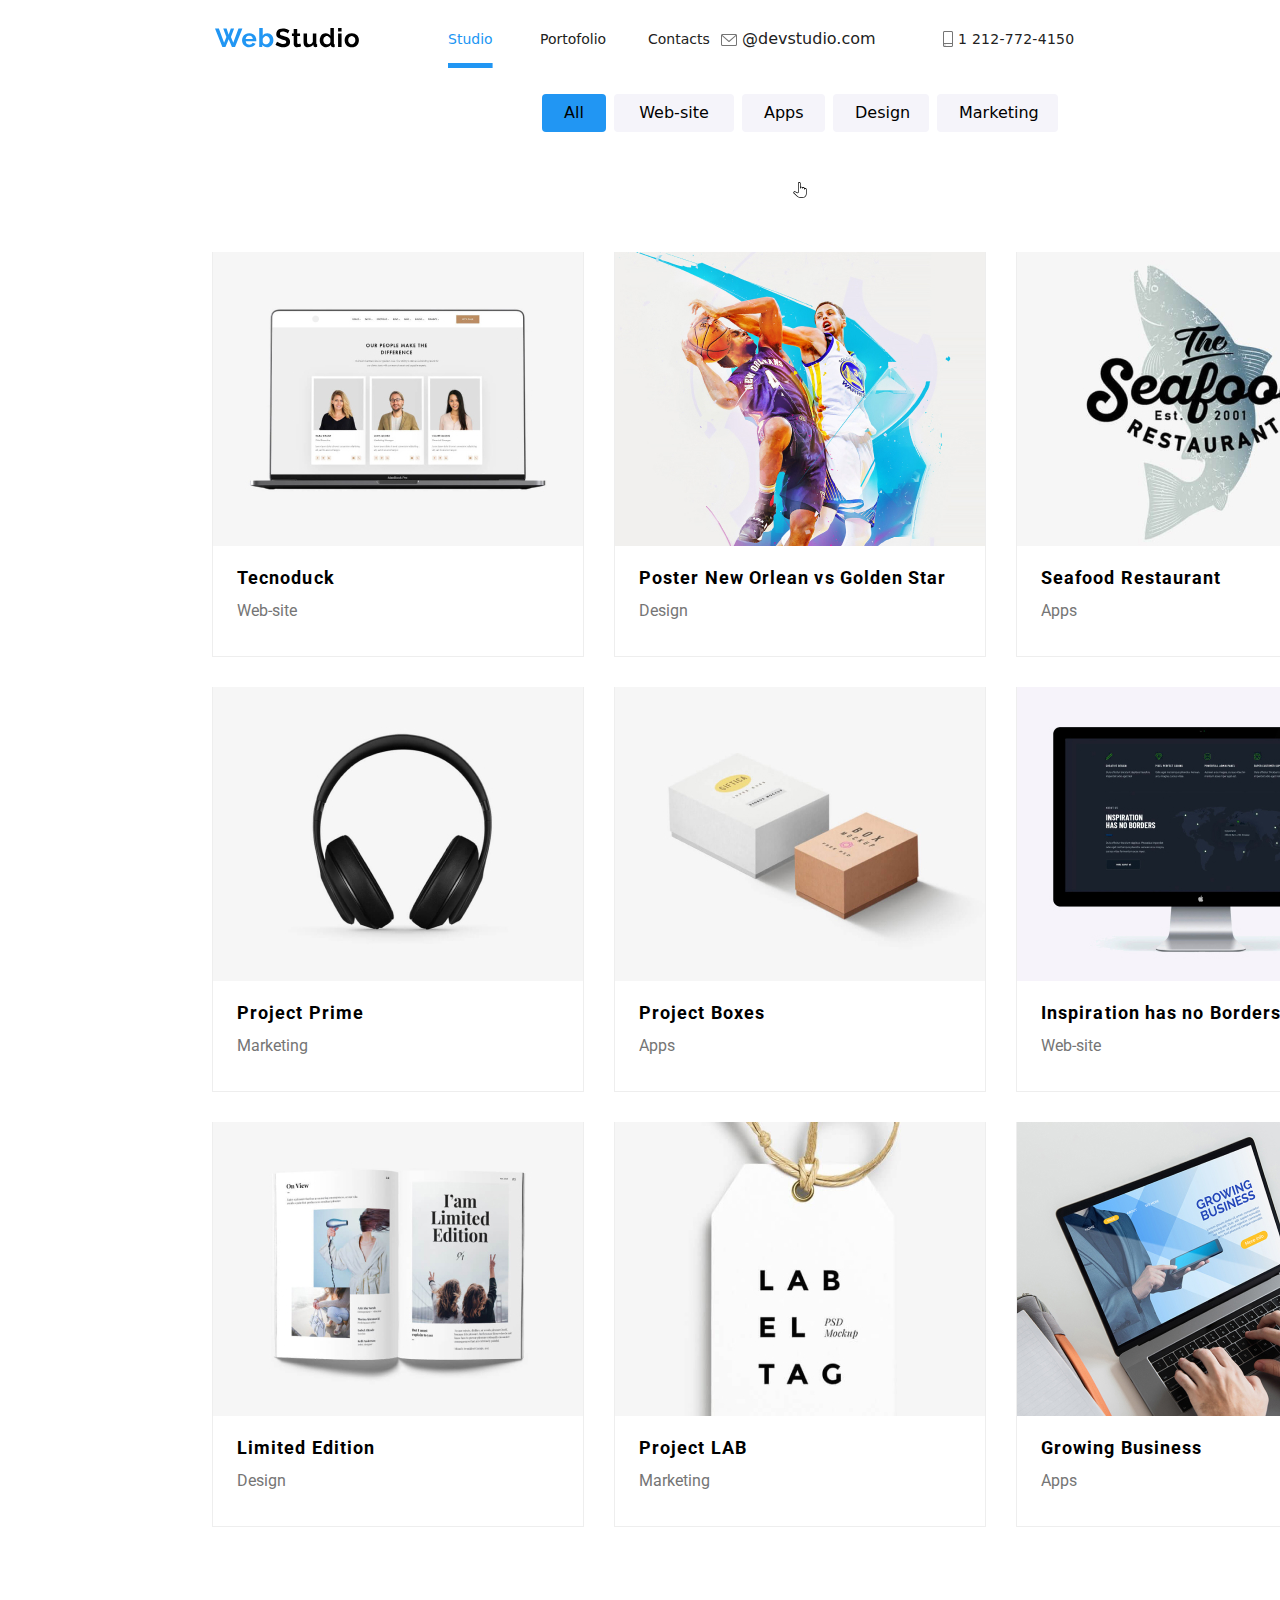
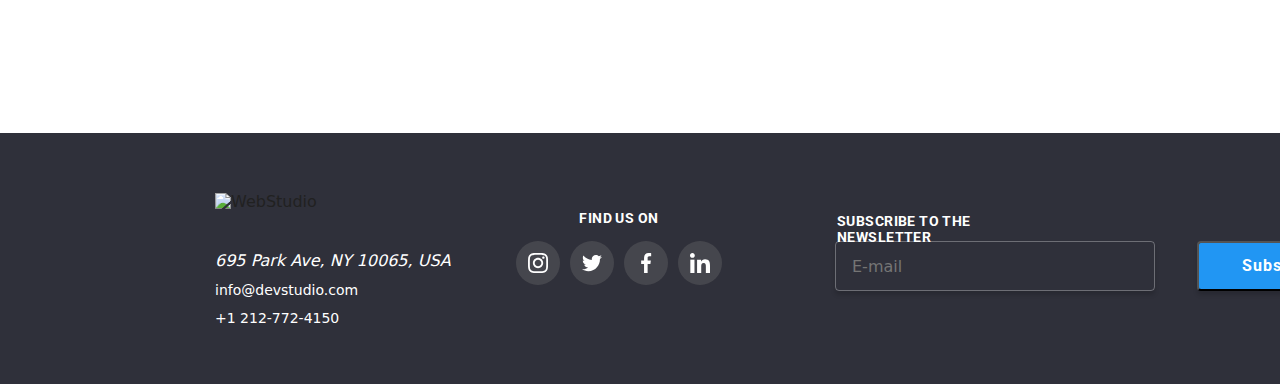
==== commit 265c9f49: "cmmt2" ====
--- a/portofolio.html
+++ b/portofolio.html
@@ -112,26 +112,26 @@
               <source
                 media="(min-width:428px) and (max-width:767px)"
                 srcset="
-                images/tecnoduck-m.png, 
-                images/tecnoduck-m-2x.jpg
-                "
-              />
-              <source
-                media="(min-width:768px) and (max-width:1157px)"
-                srcset="
-                images/tecnoduck-t.png, 
-                images/tecnoduck-t-2x.jpg
-                "
-              />
-              <source
-                media="(min-width:1158px)"
-                srcset="
-                images/tecnoduck-d.png, 
-                images/tecnoduck-d-2x.jpg
-                "
-              />
-              <img
-                src="images/tecnoduck.jpg"
+                images/imag1.jpg, 
+                images/imag1-2x.jpg
+                "
+              />
+              <source
+                media="(min-width:768px) and (max-width:1157px)"
+                srcset="
+                images/imag1.jpg, 
+                images/imag1-2x.jpg
+                "
+              />
+              <source
+                media="(min-width:1158px)"
+                srcset="
+                images/imag1.jpg, 
+                images/imag1-2x.jpg
+                "
+              />
+              <img
+                src="./images/imag1.jpg"
                 alt="tecnoduck"
                 style="width: auto"
               />
@@ -155,26 +155,26 @@
               <source
                 media="(min-width:428px) and (max-width:767px)"
                 srcset="
-                  images/posterNewOrleans-m.png,
-                  images/posterNewOrleans-m-2x.jpg
-                "
-              />
-              <source
-                media="(min-width:768px) and (max-width:1157px)"
-                srcset="
-                  images/posterNewOrleans-t.png,
-                  images/posterNewOrleans-t-2x.jpg
-                "
-              />
-              <source
-                media="(min-width:1158px)"
-                srcset="
-                  images/posterNewOrleans-d.png,
-                  images/posterNewOrleans-d-2x.jpg
-                "
-              />
-              <img
-                src="images/posterNewOrleans.jpg"
+                images/imag2.jpg, 
+                images/imag2-2x.jpg
+                "
+              />
+              <source
+                media="(min-width:768px) and (max-width:1157px)"
+                srcset="
+                images/imag2.jpg, 
+                images/imag2-2x.jpg
+                "
+              />
+              <source
+                media="(min-width:1158px)"
+                srcset="
+                images/imag2.jpg, 
+                images/imag2-2x.jpg
+                "
+              />
+              <img
+                src="./images/imag2.jpg"
                 alt="posterNewOrleans"
                 style="width: auto"
               />
@@ -198,25 +198,25 @@
               <source
                 media="(min-width:428px) and (max-width:767px)"
                 srcset="
-                images/seafood-m.png, 
-                images/seafood-m-2x.jpg
-                "
-              />
-              <source
-                media="(min-width:768px) and (max-width:1157px)"
-                srcset="
-                images/seafood-t.png, 
-                images/seafood-t-2x.jpg
-                "
-              />
-              <source
-                media="(min-width:1158px)"
-                srcset="
-                images/seafood-d.png, 
-                images/seafood-d-2x.jpg
-                "
-              />
-              <img src="images/seafood.jpg" alt="seafood" style="width: auto" />
+                images/imag3.jpg, 
+                images/imag3-2x.jpg
+                "
+              />
+              <source
+                media="(min-width:768px) and (max-width:1157px)"
+                srcset="
+                images/imag3.jpg, 
+                images/imag3-2x.jpg
+                "
+              />
+              <source
+                media="(min-width:1158px)"
+                srcset="
+                images/imag3.jpg, 
+                images/imag3-2x.jpg
+                "
+              />
+              <img src="images/imag3.jpg" alt="seafood" style="width: auto" />
             </picture>
             <div class="overlay">
               <p>
@@ -237,26 +237,26 @@
               <source
                 media="(min-width:428px) and (max-width:767px)"
                 srcset="
-                images/headphones-m.png, 
-                images/headphones-m-2x.jpg
-                "
-              />
-              <source
-                media="(min-width:768px) and (max-width:1157px)"
-                srcset="
-                images/headphones-t.png,
-                images/headphones-t-2x.jpg
-                "
-              />
-              <source
-                media="(min-width:1158px)"
-                srcset="
-                images/headphones-d.png, 
-                images/headphones-d-2x.jpg
-                "
-              />
-              <img
-                src="images/headphones.jpg"
+                images/imag4.jpg, 
+                images/imag4-2x.jpg
+                "
+              />
+              <source
+                media="(min-width:768px) and (max-width:1157px)"
+                srcset="
+                images/imag4.jpg, 
+                images/imag4-2x.jpg
+                "
+              />
+              <source
+                media="(min-width:1158px)"
+                srcset="
+                images/imag4.jpg, 
+                images/imag4-2x.jpg
+                "
+              />
+              <img
+                src="./images/imag4.jpg"
                 alt="headphones"
                 style="width: auto"
               />
@@ -280,25 +280,25 @@
               <source
                 media="(min-width:428px) and (max-width:767px)"
                 srcset="
-                images/bricks-m.png, 
-                images/bricks-m-2x.jpg
-                "
-              />
-              <source
-                media="(min-width:768px) and (max-width:1157px)"
-                srcset="
-                images/bricks-t.png, 
-                images/bricks-t-2x.jpg
-                "
-              />
-              <source
-                media="(min-width:1158px)"
-                srcset="
-                images/bricks-d.png, 
-                images/bricks-d-2x.jpg
-                "
-              />
-              <img src="images/bricks.jpg" alt="bricks" style="width: auto" />
+                images/imag5.jpg, 
+                images/imag5-2x.jpg
+                "
+              />
+              <source
+                media="(min-width:768px) and (max-width:1157px)"
+                srcset="
+                images/imag5.jpg, 
+                images/imag5-2x.jpg
+                "
+              />
+              <source
+                media="(min-width:1158px)"
+                srcset="
+                images/imag5.jpg, 
+                images/imag5-2x.jpg
+                "
+              />
+              <img src="./images/imag5.jpg" alt="bricks" style="width: auto" />
             </picture>
             <div class="overlay">
               <p>
@@ -319,26 +319,26 @@
               <source
                 media="(min-width:428px) and (max-width:767px)"
                 srcset="
-                  images/inspirationmonitor-m.png,
-                  images/inspirationmonitor-m-2x.jpg
-                "
-              />
-              <source
-                media="(min-width:768px) and (max-width:1157px)"
-                srcset="
-                  images/inspirationmonitor-t.png,
-                  images/inspirationmonitor-t-2x.jpg
-                "
-              />
-              <source
-                media="(min-width:1158px)"
-                srcset="
-                  images/inspirationmonitor-d.png,
-                  images/inspirationmonitor-d-2x.jpg
-                "
-              />
-              <img
-                src="images/inspirationmonitor.jpg"
+                images/imag6.jpg, 
+                images/imag6-2x.jpg
+                "
+              />
+              <source
+                media="(min-width:768px) and (max-width:1157px)"
+                srcset="
+                images/imag6.jpg, 
+                images/imag6-2x.jpg
+                "
+              />
+              <source
+                media="(min-width:1158px)"
+                srcset="
+                images/imag6.jpg, 
+                images/imag6-2x.jpg
+                "
+              />
+              <img
+                src="./images/imag6.jpg"
                 alt="Inspiration had no borders"
                 style="width: auto"
               />
@@ -362,26 +362,26 @@
               <source
                 media="(min-width:428px) and (max-width:767px)"
                 srcset="
-                  images/limitededition-m.png,
-                  images/limitededition-m-2x.jpg
-                "
-              />
-              <source
-                media="(min-width:768px) and (max-width:1157px)"
-                srcset="
-                  images/limitededition-t.png,
-                  images/limitededition-t-2x.jpg
-                "
-              />
-              <source
-                media="(min-width:1158px)"
-                srcset="
-                  images/limitededition-d.png,
-                  images/limitededition-d-2x.jpg
-                "
-              />
-              <img
-                src="images/limitededition.jpg"
+                images/imag7.jpg, 
+                images/imag7-2x.jpg
+                "
+              />
+              <source
+                media="(min-width:768px) and (max-width:1157px)"
+                srcset="
+                images/imag7.jpg, 
+                images/imag7-2x.jpg
+                "
+              />
+              <source
+                media="(min-width:1158px)"
+                srcset="
+                images/imag7.jpg, 
+                images/imag7-2x.jpg
+                "
+              />
+              <img
+                src="./images/imag7.jpg"
                 alt="limited Edition"
                 style="width: auto"
               />
@@ -405,26 +405,26 @@
               <source
                 media="(min-width:428px) and (max-width:767px)"
                 srcset="
-                images/projectlab-m.png,
-                images/projectlab-m-2x.jpg
-                "
-              />
-              <source
-                media="(min-width:768px) and (max-width:1157px)"
-                srcset="
-                images/projectlab-t.png, 
-                images/projectlab-t-2x.jpg
-                "
-              />
-              <source
-                media="(min-width:1158px)"
-                srcset="
-                images/projectlab-d.png, 
-                images/projectlab-d-2x.jpg
-                "
-              />
-              <img
-                src="images/projectlab.jpg"
+                images/imag8.jpg, 
+                images/imag8-2x.jpg
+                "
+              />
+              <source
+                media="(min-width:768px) and (max-width:1157px)"
+                srcset="
+                images/imag8.jpg, 
+                images/imag8-2x.jpg
+                "
+              />
+              <source
+                media="(min-width:1158px)"
+                srcset="
+                images/imag8.jpg, 
+                images/imag8-2x.jpg
+                "
+              />
+              <img
+                src="./images/imag8.jpg"
                 alt="Project Lab"
                 style="width: auto"
               />
@@ -448,26 +448,26 @@
               <source
                 media="(min-width:428px) and (max-width:767px)"
                 srcset="
-                  images/growingbussines-m.png,
-                  images/growingbussines-m-2x.jpg
-                "
-              />
-              <source
-                media="(min-width:768px) and (max-width:1157px)"
-                srcset="
-                  images/growingbussines-t.png,
-                  images/growingbussines-t-2x.jpg
-                "
-              />
-              <source
-                media="(min-width:1158px)"
-                srcset="
-                  images/growingbussines-d.png,
-                  images/growingbussines-d-2x.jpg
-                "
-              />
-              <img
-                src="images/growingbussines.jpg"
+                images/imag9.jpg, 
+                images/imag9-2x.jpg
+                "
+              />
+              <source
+                media="(min-width:768px) and (max-width:1157px)"
+                srcset="
+                images/imag9.jpg, 
+                images/imag9-2x.jpg
+                "
+              />
+              <source
+                media="(min-width:1158px)"
+                srcset="
+                images/imag9.jpg, 
+                images/imag9-2x.jpg
+                "
+              />
+              <img
+                src="./images/imag9.jpg"
                 alt="Growing Bussines"
                 style="width: auto"
               />
@@ -493,7 +493,7 @@
           <li class="submenu">
             <a href="index.html" class="footer-logo">
               <img
-                src="./images/WebStudiofooter.svg"
+                src="./images/"
                 alt="WebStudio"
                 width="145"
               />
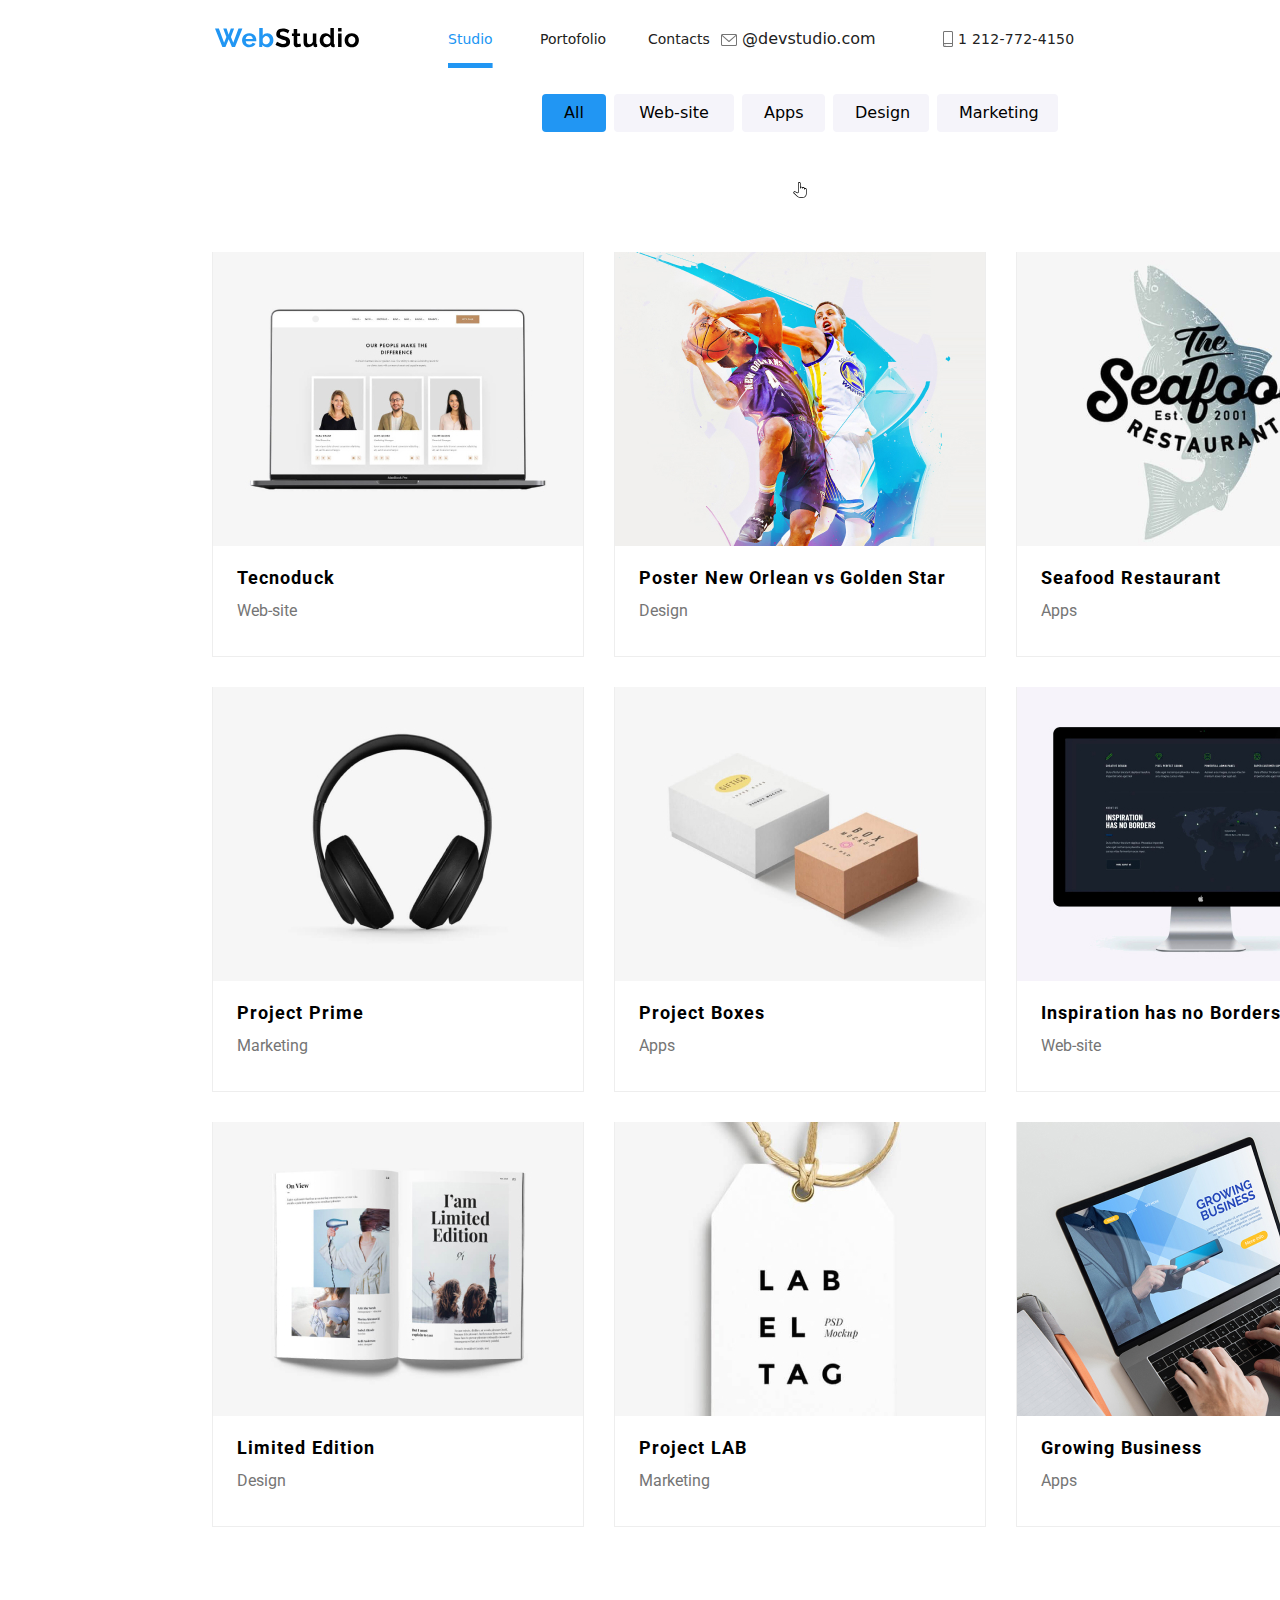
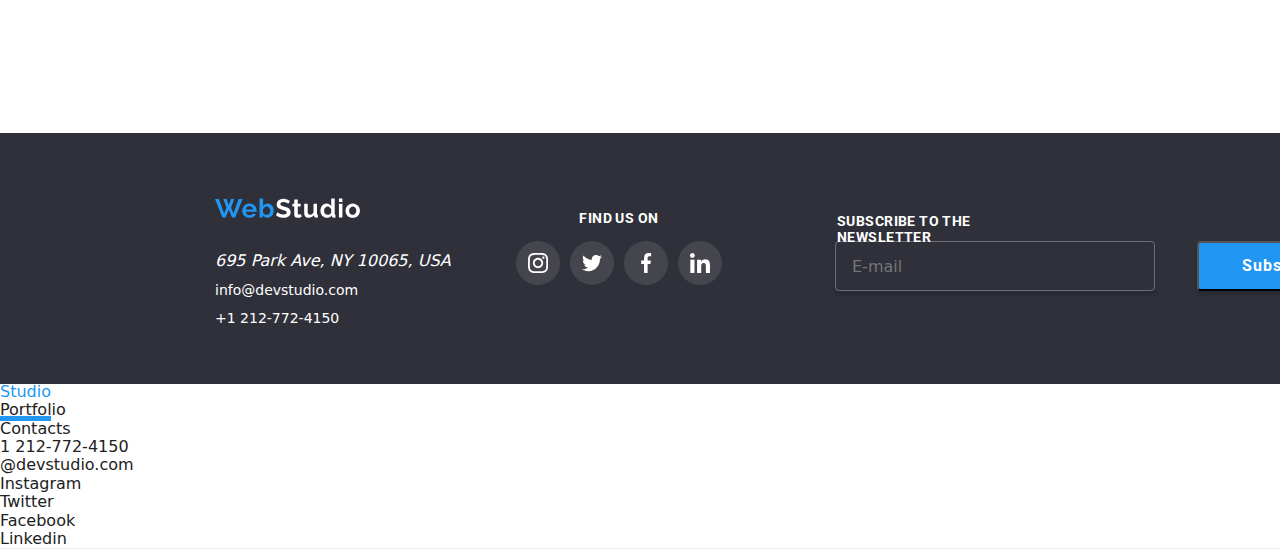
==== commit 363a2f3b: "cmmt3" ====
--- a/portofolio.html
+++ b/portofolio.html
@@ -1,22 +1,16 @@
 <!DOCTYPE html>
 <html lang="en">
   <head>
+    <meta charset="UTF-8" />
+    <meta name="viewport" content="width=device-width, initial-scale=1.0" />
+    <title>Portofolio</title>
+    <link rel="stylesheet" href="/modern-normalize.css" />
     <link rel="preconnect" href="https://fonts.googleapis.com" />
     <link rel="preconnect" href="https://fonts.gstatic.com" crossorigin />
     <link
       href="https://fonts.googleapis.com/css2?family=Raleway:wght@700&family=Roboto:wght@400;500;700;900&display=swap"
       rel="stylesheet"
     />
-    <link rel="preconnect" href="https://fonts.googleapis.com" />
-    <link rel="preconnect" href="https://fonts.gstatic.com" crossorigin />
-    <link
-      href="https://fonts.googleapis.com/css2?family=Raleway:wght@700&display=swap"
-      rel="stylesheet"
-    />
-    <meta charset="UTF-8" />
-    <meta http-equiv="X-UA-Compatible" content="IE=edge" />
-    <meta name="viewport" content="width=device-width, initial-scale=1.0" />
-    <link rel="stylesheet" href="/modern-normalize.css" />
     <link rel="stylesheet" href="./css/styles.css" />
     <title>Portfolio</title>
   </head>
@@ -26,20 +20,6 @@
       <a class="logo-image" href="./index.html">
         <img src="./logo/WebStudio.svg" alt="WebStudio" />
       </a>
-      <button class="menu-button js-open-menu">
-        <svg id="icon-hamburger-menu-svgrepo-com" viewBox="0 0 40 40">
-          <path
-            d="M34.583 11.667c0 0.69-0.56 1.25-1.25 1.25h-26.667c-0.69 0-1.25-0.56-1.25-1.25s0.56-1.25 1.25-1.25h26.667c0.69 0 1.25 0.56 1.25 1.25z"
-          ></path>
-          <path
-            d="M34.583 20c0 0.69-0.56 1.25-1.25 1.25h-26.667c-0.69 0-1.25-0.56-1.25-1.25s0.56-1.25 1.25-1.25h26.667c0.69 0 1.25 0.56 1.25 1.25z"
-          ></path>
-          <path
-            d="M34.583 28.333c0 0.69-0.56 1.25-1.25 1.25h-26.667c-0.69 0-1.25-0.56-1.25-1.25s0.56-1.25 1.25-1.25h26.667c0.69 0 1.25 0.56 1.25 1.25z"
-          ></path>
-        </svg>
-      </button>
-
            <!--NAVIGATION SECTION-->
            <nav class="main-navigation">
             <ul class="links">
@@ -493,7 +473,7 @@
           <li class="submenu">
             <a href="index.html" class="footer-logo">
               <img
-                src="./images/"
+                src="./images/WebStudiofooter.svg"
                 alt="WebStudio"
                 width="145"
               />
--- a/css/styles.css
+++ b/css/styles.css
@@ -140,238 +140,7 @@
 
 }
 
-.menu-button.js-open-menu {
-    display: flex;
-    position: absolute;
-    width: 40px;
-    height: 40px;
-    top: 10px;
-    right: 15px;
-    cursor: pointer;
-    background-color: #fff;
-    border: none;
-}
-
-.menu-button.js-open-menu:hover svg {
-    fill: #2196F3;
-}
-
-.menu-button.js-open-menu:focus svg {
-    fill: #2196F3;
-}
-
-.menu-button.js-close-menu {
-    display: flex;
-    position: absolute;
-    border: none;
-    width: 40px;
-    height: 40px;
-    top: 10px;
-    right: 15px;
-    cursor: pointer;
-    background-color: #fff;
-}
-
-.js-menu-container {
-    display: none
-}
-
-.menu-button.js-close-menu:hover svg {
-    fill: #2196F3;
-}
-
-.menu-button.js-close-menu:focus svg {
-    fill: #2196F3;
-}
-
-.js-menu-container.is-open {
-    display: flex;
-    flex-direction: column;
-    position: fixed;
-    top: 0;
-    flex-direction: column;
-    width: 480px;
-    height: 796px;
-    background-color: #fff;
-    z-index: 5;
-    background: #FFF;
-    box-shadow: 0px 1px 3px 0px rgba(0, 0, 0, 0.16), 0px 2px 4px 0px rgba(0, 0, 0, 0.08), 0px 4px 8px 0px rgba(0, 0, 0, 0.04);
-}
-
-.backdrop-navigation {
-    display: flex;
-    flex-direction: column;
-}
-
-.backdrop-links {
-    display: flex;
-    flex-direction: column;
-    justify-content: space-between;
-    height: 208px;
-    position: absolute;
-    width: 219px;
-    top: 48px;
-    left: 40px;
-}
-
-.backdrop-page-one {
-    width: 139px;
-    height: 48px;
-    flex-shrink: 0;
-    font-family: Roboto;
-    font-size: 40px;
-    font-style: normal;
-    font-weight: 500;
-    line-height: normal;
-    letter-spacing: 0.8px;
-}
-
-.backdrop-page-two {
-    width: 219px;
-    height: 48px;
-    flex-shrink: 0;
-    color: #212121;
-    font-family: Roboto;
-    font-size: 40px;
-    font-style: normal;
-    font-weight: 500;
-    line-height: normal;
-    letter-spacing: 0.8px;
-}
-
-.backdrop-page-three {
-    width: 192px;
-    height: 48px;
-    flex-shrink: 0;
-    width: 192px;
-    height: 48px;
-    flex-shrink: 0;
-    color: #212121;
-    font-family: Roboto;
-    font-size: 40px;
-    font-style: normal;
-    font-weight: 500;
-    line-height: normal;
-    letter-spacing: 0.8px;
-}
-
-.backdrop-links li a:hover,
-.backdrop-contacts-phone a:hover,
-.backdrop-contacts-email a:hover {
-    color: #2196F3;
-}
-
-.backdrop-links li a:focus,
-.backdrop-contacts-phone a:focus,
-.backdrop-contacts-email a:focus {
-    color: #2196F3;
-}
-
-.backdrop-contacts-phone {
-    display: flex;
-    position: absolute;
-    width: 273px;
-    height: 40px;
-    left: 40px;
-    bottom: 194px;
-    font-family: Roboto;
-    font-size: 34px;
-    font-style: normal;
-    font-weight: 500;
-    line-height: normal;
-    letter-spacing: 0.68px;
-}
-
-.backdrop-contacts-email {
-    display: flex;
-    position: absolute;
-    width: 231px;
-    height: 28px;
-    left: 40px;
-    bottom: 134px;
-    font-family: Roboto;
-    font-size: 34px;
-    font-style: normal;
-    font-weight: 500;
-    line-height: normal;
-    letter-spacing: 0.68px;
-}
-
-.backdrop-social {
-    display: flex;
-    flex-direction: row;
-    position: absolute;
-    justify-content: space-between;
-    width: 357px;
-    height: 22px;
-    left: 33px;
-    bottom: 48px;
-
-}
-
-.backdrop-social li {
-    position: relative;
-    padding: 0 10px;
-}
-
-.backdrop-social a {
-    text-decoration: none;
-    color: #000;
-}
-
-.backdrop-social li:not(:last-child)::after {
-    content: "";
-    position: absolute;
-    top: 50%;
-    right: -20px;
-    transform: translateY(-50%);
-    height: 20px;
-    border-right: 2px solid #000;
-}
-
-.backdrop-social-istagram {
-    display: flex;
-    width: 85px;
-    font-size: 18px;
-    font-style: normal;
-    font-weight: 500;
-    line-height: 22px;
-    letter-spacing: 0.36px;
-}
-
-.backdrop-social-twitter {
-    display: flex;
-    width: 59px;
-    font-size: 18px;
-    font-style: normal;
-    font-weight: 500;
-    line-height: 22px;
-    letter-spacing: 0.36px;
-}
-
-.backdrop-social-facebook {
-    display: flex;
-    width: 81px;
-    font-size: 18px;
-    font-style: normal;
-    font-weight: 500;
-    line-height: 22px;
-    letter-spacing: 0.36px;
-}
-
-.backdrop-social-linkedin {
-    display: flex;
-    width: 72px;
-    font-size: 18px;
-    font-style: normal;
-    font-weight: 500;
-    line-height: 22px;
-    letter-spacing: 0.36px;
-}
-
-.backdrop-social li:hover a {
-    color: #2196F3;
-}
+
 
 .main-container {
     display: flex;
@@ -843,75 +612,62 @@
 
 .principal-container {
     display: flex;
-    width: 480px;
     flex-wrap: wrap;
     flex-direction: column;
     justify-content: center;
     align-content: center;
 }
-
 .background {
     display: flex;
     flex-direction: column;
     justify-content: center;
     align-items: center;
     padding: 2px 4px;
-    width: 100%;
-    height: 400px;
     position: relative;
     box-sizing: border-box;
+    background-color: #2f303a;
+    background: linear-gradient(rgba(47, 48, 58, 0.4), rgba(47, 48, 58, 0.4)),
+        url('../images/img-background.png');
+    width: 100%;
+    height: 600px;
     margin-bottom: 94px;
-    background: url("../images/img-background.png"),
-        lightgray 0px -147.517px / 100% 170.667% no-repeat;
-    background-size: cover;
 }
 
 .skills-list {
     display: flex;
     box-sizing: border-box;
-    position: absolute;
-    width: 360px;
-    height: 84px;
-    line-height: 42px;
+    width: 696px;
+    height: 120px;
     margin-right: auto;
     margin-left: auto;
     color: #ffffff;
-    font-size: 26px;
-    font-weight: 900;
+    font-size: 44px;
     text-align: center;
-    top: 118px;
-
-}
-
+    margin-top: 200px;
+    margin-bottom: 30px;
+}
 .button-book-a-service {
     display: flex;
+    box-sizing: content-box;
+    justify-content: center;
+    background-color:#2196F3;
     cursor: pointer;
-    position: absolute;
-    justify-content: center;
-    align-content: center;
-    flex-wrap: wrap;
-    text-align: center;
-    bottom: 118px;
-    outline: none;
     font-size: 16px;
     line-height: 30px;
-    font-weight: 700;
+    margin-right: auto;
+    margin-left: auto;
+    align-self: center;
     width: 161px;
     height: 30px;
-    color: #fff;
-    transition-property: background;
-    transition-timing-function: cubic-bezier(0.4, 0, 0.2, 1);
-    transition-duration: 250ms;
-    background: rgb(101, 105, 88);
-    background: linear-gradient(90deg,
-            rgba(101, 105, 88, 1) 0%,
-            rgba(201, 186, 196, 0.09989933473389356) 45%,
-            rgba(177, 212, 219, 0.9878545168067226) 100%);
-}
-
+    margin-bottom: 200px;
+    color: #ffffff;
+    text-align:justify;
+    border-radius: 4px 4px 4px 4px;
+    padding: 10px 20px 10px 19px;  
+}
 .button-book-a-service:hover,
 .button-book-a-service:focus {
-    background: #2196f3;
+    color: #2196f3;
 }
 
 .first-section {
@@ -1256,7 +1012,9 @@
 }
 
 
-
+.request{
+
+}
 
 /*----------------------------Modal-----------------------------------*/
 .modal {
@@ -1638,17 +1396,9 @@
 
     }
 
-    .menu-button.js-open-menu {
-        display: none;
-    }
-
-    .js-open-menu {
-        display: none;
-    }
-
-    .js-menu-container {
-        display: none;
-    }
+
+
+
 
     .main-navigation {
         display: flex;
@@ -2256,13 +2006,7 @@
         left: 215px;
     }
 
-    .js-open-menu {
-        display: none;
-    }
-
-    .js-menu-container {
-        display: none;
-    }
+    
 
     .main-navigation {
         display: flex;
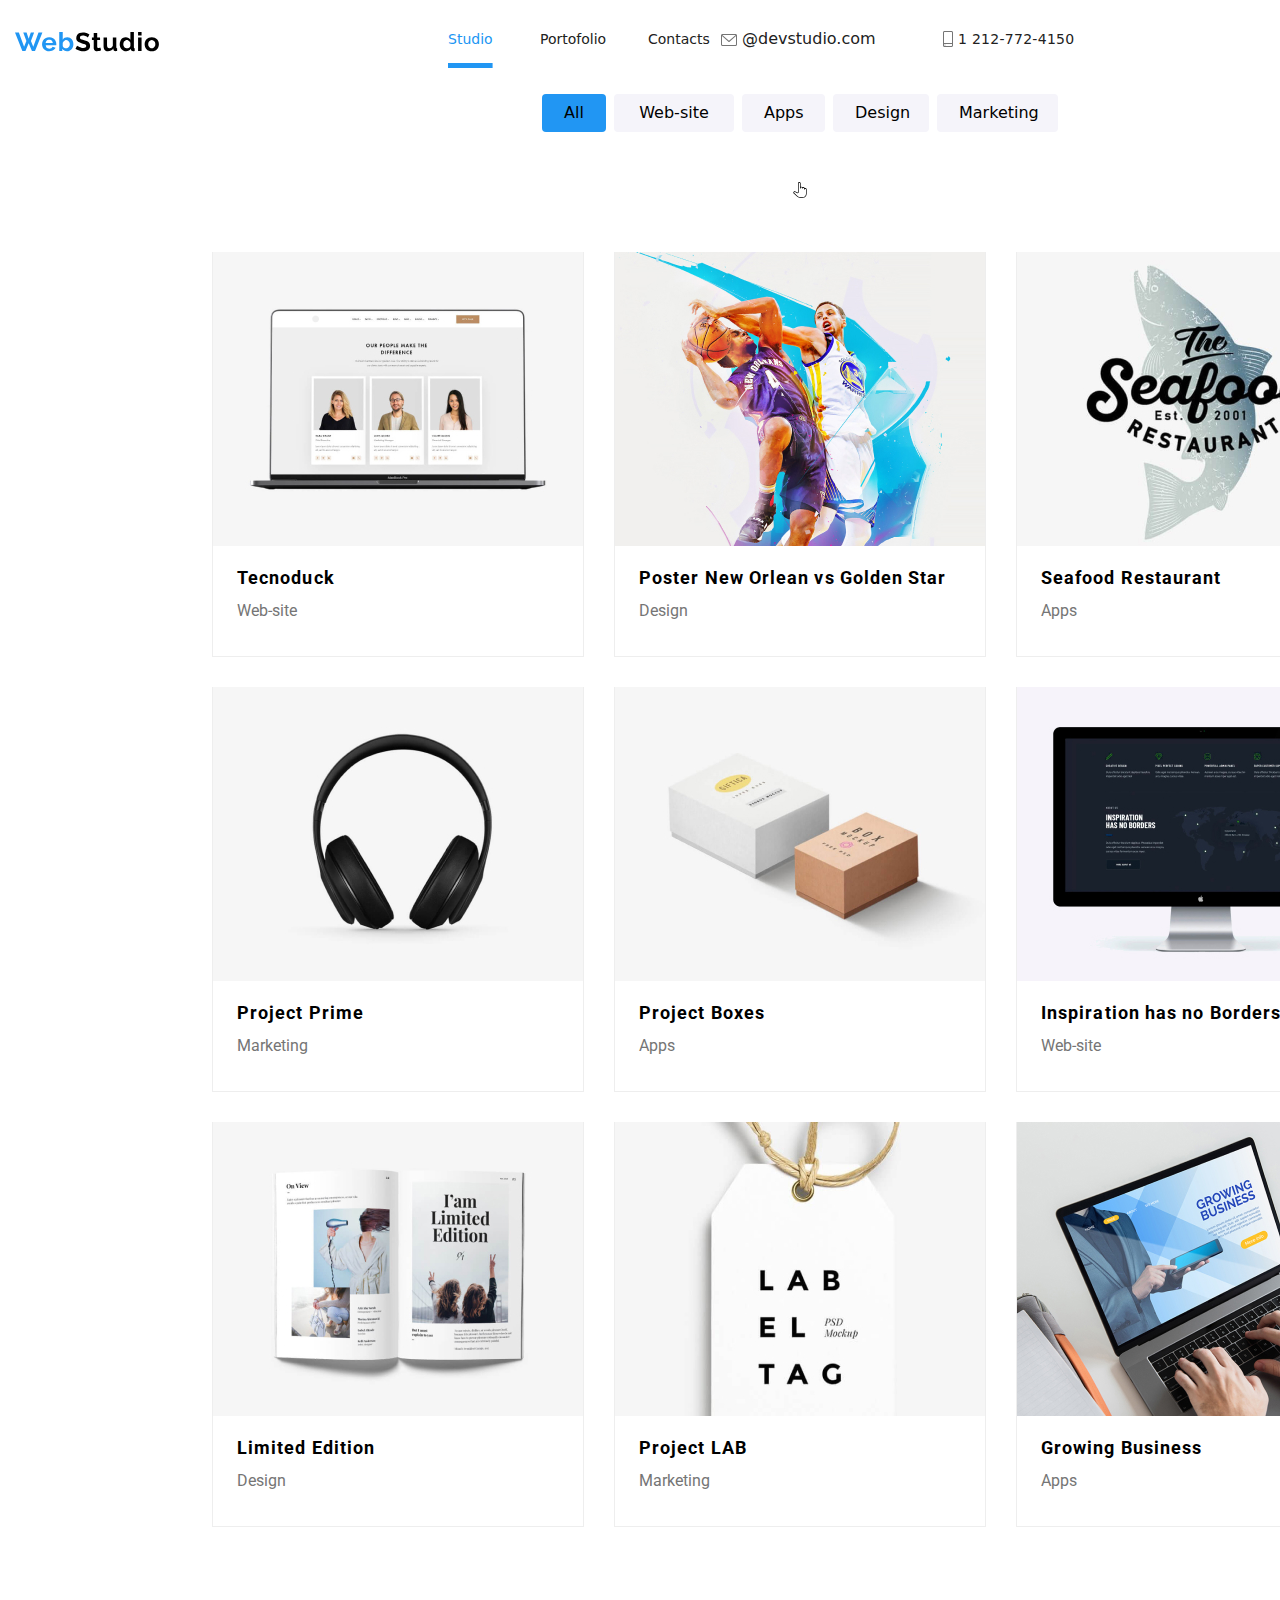
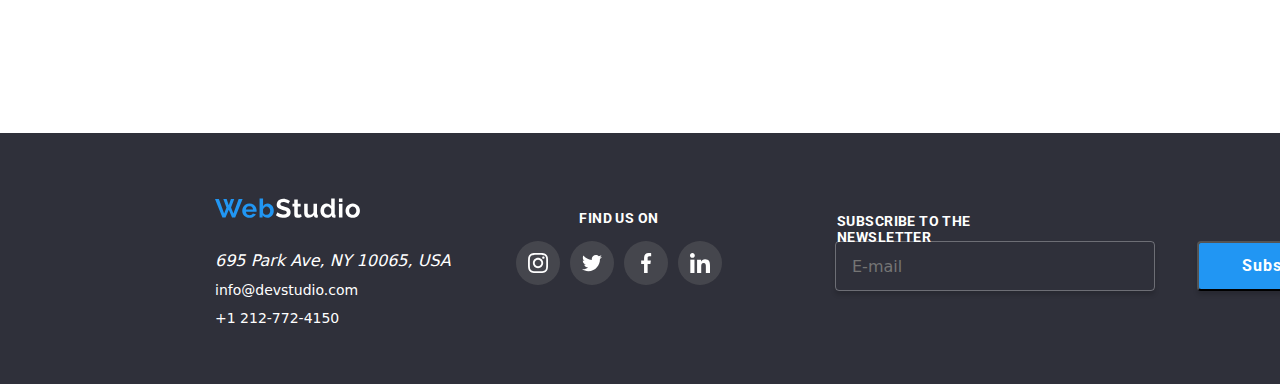
==== commit e113c199: "cmmt44" ====
--- a/portofolio.html
+++ b/portofolio.html
@@ -560,56 +560,6 @@
         </form>
       </div>
     </footer>
-    <div class="js-menu-container">
-      <button class="menu-button js-close-menu">
-        <svg
-          fill="currentColor"
-          viewBox="0 0 20 20"
-          xmlns="http://www.w3.org/2000/svg"
-          width="40"
-          height="40"
-        >
-          <path
-            fill-rule="evenodd"
-            d="M4.293 4.293a1 1 0 011.414 0L10 8.586l4.293-4.293a1 1 0 111.414 1.414L11.414 10l4.293 4.293a1 1 0 01-1.414 1.414L10 11.414l-4.293 4.293a1 1 0 01-1.414-1.414L8.586 10 4.293 5.707a1 1 0 010-1.414z"
-            clip-rule="evenodd"
-          ></path>
-        </svg>
-      </button>
-      <nav class="backdrop-navigation">
-        <ul class="backdrop-links">
-          <li class="backdrop-page-one">
-            <a href="./index.html" aria-current="page">Studio</a>
-          </li>
-          <li class="backdrop-page-two">
-            <a href="./portfolio.html">Portfolio</a>
-          </li>
-          <li class="backdrop-page-three"><a href="#Contacts">Contacts</a></li>
-        </ul>
-      </nav>
-      <div class="backdrop-contacts-phone">
-        <a href="tel:+1212-772-4150"> 1 212-772-4150</a>
-      </div>
-      <div class="backdrop-contacts-email">
-        <a href="mailto:info@devstudio.com">@devstudio.com</a>
-      </div>
-      <ul class="backdrop-social">
-        <li class="backdrop-social-istagram">
-          <a href="https://www.instagram.com/" aria-label="Instagram"
-            >Instagram</a
-          >
-        </li>
-        <li class="backdrop-social-twitter">
-          <a href="https://www.twitter.com/" aria-label="Twitter">Twitter</a>
-        </li>
-        <li class="backdrop-social-facebook">
-          <a href="https://www.facebook.com/" aria-label="Facebook">Facebook</a>
-        </li>
-        <li class="backdrop-social-twitter">
-          <a href="https://www.linkedin.com/" aria-label="Linkedin">Linkedin</a>
-        </li>
-      </ul>
-    </div>
     <script src="./js/mobile-menu.js"></script>
   </body>
 </html>
--- a/css/styles.css
+++ b/css/styles.css
@@ -1996,7 +1996,7 @@
         position: relative;
     }
 
-    .logo-image {
+    .logo-img {
         display: flex;
         box-sizing: content-box;
         align-items: center;
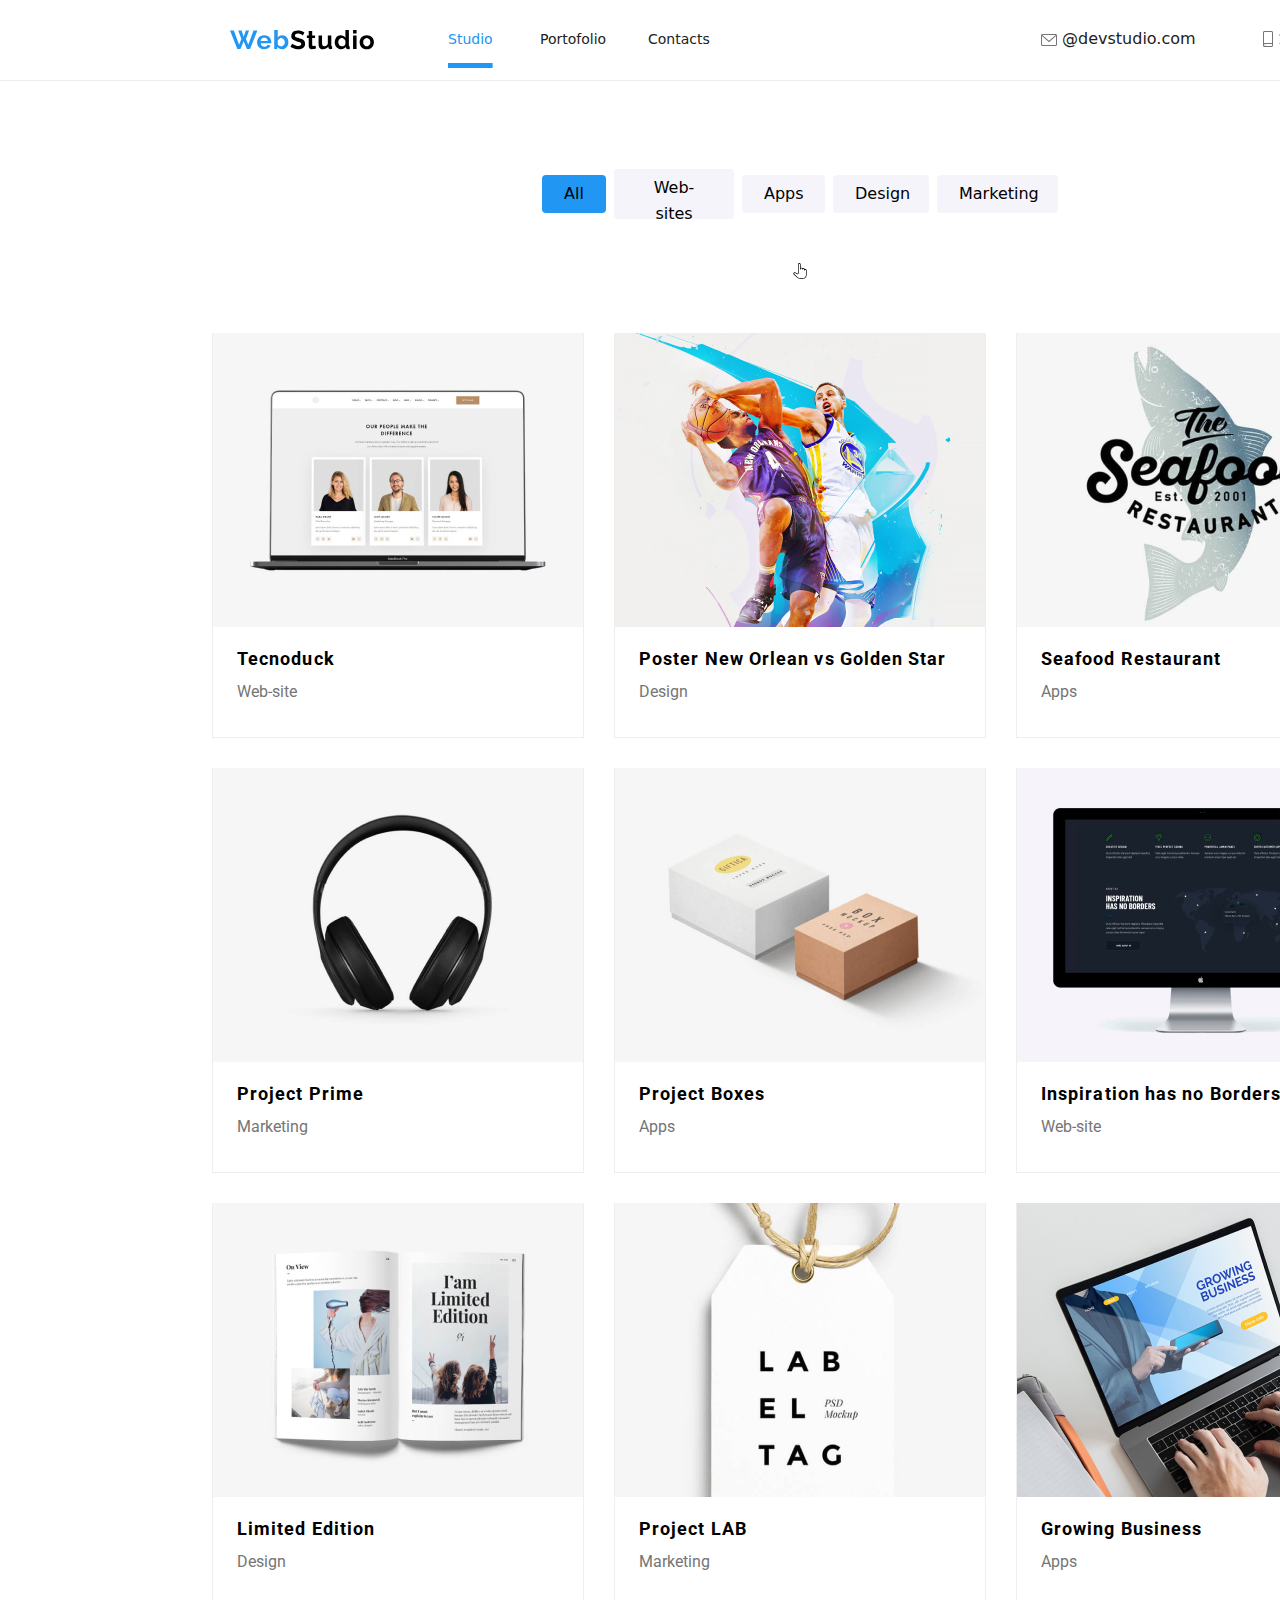
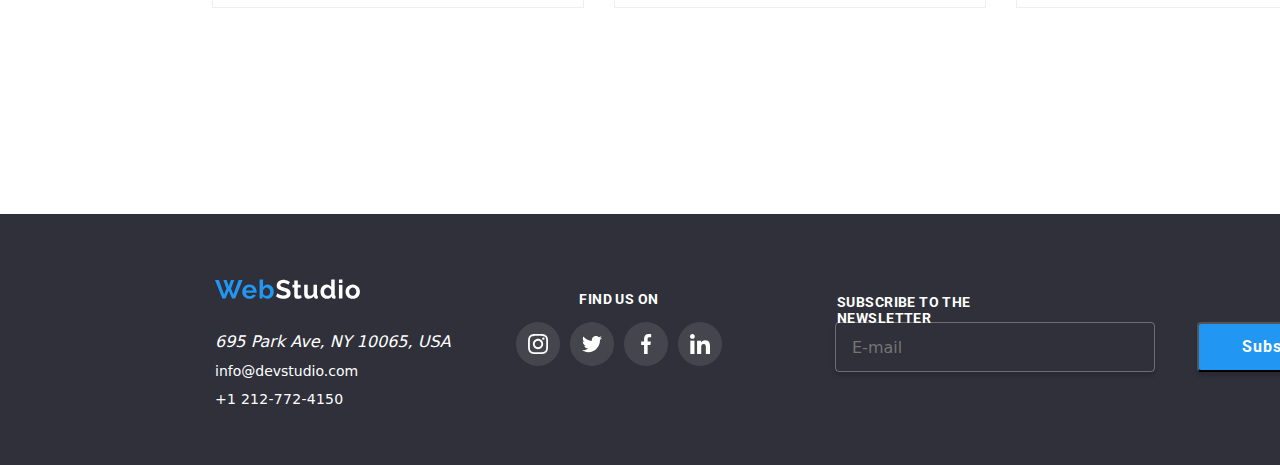
==== commit 7737836c: "final-commit" ====
--- a/portofolio.html
+++ b/portofolio.html
@@ -16,10 +16,24 @@
   </head>
   <body class="general-container">
     <!--Header section-->
-    <header class="global-comtainer">
-      <a class="logo-image" href="./index.html">
+    <header class="global-container">
+      <a class="logo-img" href="./index.html">
         <img src="./logo/WebStudio.svg" alt="WebStudio" />
       </a>
+      <button class="menu-button js-open-menu">
+        <svg id="icon-hamburger-menu-svgrepo-com" viewBox="0 0 40 40">
+          <path
+            d="M34.583 11.667c0 0.69-0.56 1.25-1.25 1.25h-26.667c-0.69 0-1.25-0.56-1.25-1.25s0.56-1.25 1.25-1.25h26.667c0.69 0 1.25 0.56 1.25 1.25z"
+          ></path>
+          <path
+            d="M34.583 20c0 0.69-0.56 1.25-1.25 1.25h-26.667c-0.69 0-1.25-0.56-1.25-1.25s0.56-1.25 1.25-1.25h26.667c0.69 0 1.25 0.56 1.25 1.25z"
+          ></path>
+          <path
+            d="M34.583 28.333c0 0.69-0.56 1.25-1.25 1.25h-26.667c-0.69 0-1.25-0.56-1.25-1.25s0.56-1.25 1.25-1.25h26.667c0.69 0 1.25 0.56 1.25 1.25z"
+          ></path>
+        </svg>
+      </button>
+      
            <!--NAVIGATION SECTION-->
            <nav class="main-navigation">
             <ul class="links">
@@ -75,11 +89,11 @@
     <!--MOTHER SECTION-->
     <main class="main-container">
       <div class="button-container">
-        <button class="button-one" type="button">All</button>
-        <button class="button-two" type="button">Web-site</button>
-        <button class="button-three" type="button">Apps</button>
-        <button class="button-four" type="button">Design</button>
-        <button class="button-five" type="button">Marketing</button>
+        <button class="all-button" type="button">All</button>
+        <button class="web-button" type="button">Web-sites</button>
+        <button class="app-button" type="button">Apps</button>
+        <button class="design-button" type="button">Design</button>
+        <button class="marketing-button" type="button">Marketing</button>
       </div>
       <a href="-" class="pointer">
         <img src="./images/finger.svg" alt="pointer" />
@@ -560,6 +574,56 @@
         </form>
       </div>
     </footer>
+    <div class="js-menu-container">
+      <button class="menu-button js-close-menu">
+        <svg
+          fill="currentColor"
+          viewBox="0 0 20 20"
+          xmlns="http://www.w3.org/2000/svg"
+          width="40"
+          height="40"
+        >
+          <path
+            fill-rule="evenodd"
+            d="M4.293 4.293a1 1 0 011.414 0L10 8.586l4.293-4.293a1 1 0 111.414 1.414L11.414 10l4.293 4.293a1 1 0 01-1.414 1.414L10 11.414l-4.293 4.293a1 1 0 01-1.414-1.414L8.586 10 4.293 5.707a1 1 0 010-1.414z"
+            clip-rule="evenodd"
+          ></path>
+        </svg>
+      </button>
+      <nav class="backdrop-navigation">
+        <ul class="backdrop-links">
+          <li class="backdrop-page-one">
+            <a href="./index.html" aria-current="page">Studio</a>
+          </li>
+          <li class="backdrop-page-two">
+            <a href="./portfolio.html">Portfolio</a>
+          </li>
+          <li class="backdrop-page-three"><a href="#Contacts">Contacts</a></li>
+        </ul>
+      </nav>
+      <div class="backdrop-contacts-phone">
+        <a href="tel:+1212-772-4150"> 1 212-772-4150</a>
+      </div>
+      <div class="backdrop-contacts-email">
+        <a href="mailto:info@devstudio.com">@devstudio.com</a>
+      </div>
+      <ul class="backdrop-social">
+        <li class="backdrop-social-istagram">
+          <a href="https://www.instagram.com/" aria-label="Instagram"
+            >Instagram</a
+          >
+        </li>
+        <li class="backdrop-social-twitter">
+          <a href="https://www.twitter.com/" aria-label="Twitter">Twitter</a>
+        </li>
+        <li class="backdrop-social-facebook">
+          <a href="https://www.facebook.com/" aria-label="Facebook">Facebook</a>
+        </li>
+        <li class="backdrop-social-twitter">
+          <a href="https://www.linkedin.com/" aria-label="Linkedin">Linkedin</a>
+        </li>
+      </ul>
+    </div>
     <script src="./js/mobile-menu.js"></script>
   </body>
 </html>
--- a/css/styles.css
+++ b/css/styles.css
@@ -127,7 +127,7 @@
     display: none;
 }
 
-.logo-image {
+.logo-img {
     display: flex;
     position: absolute;
     box-sizing: content-box;
@@ -139,6 +139,239 @@
     left: 15px;
 
 }
+.menu-button.js-open-menu {
+    display: flex;
+    position: absolute;
+    width: 40px;
+    height: 40px;
+    top: 10px;
+    right: 15px;
+    cursor: pointer;
+    background-color: #fff;
+    border: none;
+}
+
+.menu-button.js-open-menu:hover svg {
+    fill: #2196F3;
+}
+
+.menu-button.js-open-menu:focus svg {
+    fill: #2196F3;
+}
+
+.menu-button.js-close-menu {
+    display: flex;
+    position: absolute;
+    border: none;
+    width: 40px;
+    height: 40px;
+    top: 10px;
+    right: 15px;
+    cursor: pointer;
+    background-color: #fff;
+}
+
+.js-menu-container {
+    display: none
+}
+
+.menu-button.js-close-menu:hover svg {
+    fill: #2196F3;
+}
+
+.menu-button.js-close-menu:focus svg {
+    fill: #2196F3;
+}
+
+.js-menu-container.is-open {
+    display: flex;
+    flex-direction: column;
+    position: fixed;
+    top: 0;
+    flex-direction: column;
+    width: 480px;
+    height: 796px;
+    background-color: #fff;
+    z-index: 5;
+    background: #FFF;
+    box-shadow: 0px 1px 3px 0px rgba(0, 0, 0, 0.16), 0px 2px 4px 0px rgba(0, 0, 0, 0.08), 0px 4px 8px 0px rgba(0, 0, 0, 0.04);
+}
+
+.backdrop-navigation {
+    display: flex;
+    flex-direction: column;
+}
+
+.backdrop-links {
+    display: flex;
+    flex-direction: column;
+    justify-content: space-between;
+    height: 208px;
+    position: absolute;
+    width: 219px;
+    top: 48px;
+    left: 40px;
+}
+
+.backdrop-page-one {
+    width: 139px;
+    height: 48px;
+    flex-shrink: 0;
+    font-family: Roboto;
+    font-size: 40px;
+    font-style: normal;
+    font-weight: 500;
+    line-height: normal;
+    letter-spacing: 0.8px;
+}
+
+.backdrop-page-two {
+    width: 219px;
+    height: 48px;
+    flex-shrink: 0;
+    color: #212121;
+    font-family: Roboto;
+    font-size: 40px;
+    font-style: normal;
+    font-weight: 500;
+    line-height: normal;
+    letter-spacing: 0.8px;
+}
+
+.backdrop-page-three {
+    width: 192px;
+    height: 48px;
+    flex-shrink: 0;
+    width: 192px;
+    height: 48px;
+    flex-shrink: 0;
+    color: #212121;
+    font-family: Roboto;
+    font-size: 40px;
+    font-style: normal;
+    font-weight: 500;
+    line-height: normal;
+    letter-spacing: 0.8px;
+}
+
+.backdrop-links li a:hover,
+.backdrop-contacts-phone a:hover,
+.backdrop-contacts-email a:hover {
+    color: #2196F3;
+}
+
+.backdrop-links li a:focus,
+.backdrop-contacts-phone a:focus,
+.backdrop-contacts-email a:focus {
+    color: #2196F3;
+}
+
+.backdrop-contacts-phone {
+    display: flex;
+    position: absolute;
+    width: 273px;
+    height: 40px;
+    left: 40px;
+    bottom: 194px;
+    font-family: Roboto;
+    font-size: 34px;
+    font-style: normal;
+    font-weight: 500;
+    line-height: normal;
+    letter-spacing: 0.68px;
+}
+
+.backdrop-contacts-email {
+    display: flex;
+    position: absolute;
+    width: 231px;
+    height: 28px;
+    left: 40px;
+    bottom: 134px;
+    font-family: Roboto;
+    font-size: 34px;
+    font-style: normal;
+    font-weight: 500;
+    line-height: normal;
+    letter-spacing: 0.68px;
+}
+
+.backdrop-social {
+    display: flex;
+    flex-direction: row;
+    position: absolute;
+    justify-content: space-between;
+    width: 357px;
+    height: 22px;
+    left: 33px;
+    bottom: 48px;
+
+}
+
+.backdrop-social li {
+    position: relative;
+    padding: 0 10px;
+}
+
+.backdrop-social a {
+    text-decoration: none;
+    color: #000;
+}
+
+.backdrop-social li:not(:last-child)::after {
+    content: "";
+    position: absolute;
+    top: 50%;
+    right: -20px;
+    transform: translateY(-50%);
+    height: 20px;
+    border-right: 2px solid #000;
+}
+
+.backdrop-social-istagram {
+    display: flex;
+    width: 85px;
+    font-size: 18px;
+    font-style: normal;
+    font-weight: 500;
+    line-height: 22px;
+    letter-spacing: 0.36px;
+}
+
+.backdrop-social-twitter {
+    display: flex;
+    width: 59px;
+    font-size: 18px;
+    font-style: normal;
+    font-weight: 500;
+    line-height: 22px;
+    letter-spacing: 0.36px;
+}
+
+.backdrop-social-facebook {
+    display: flex;
+    width: 81px;
+    font-size: 18px;
+    font-style: normal;
+    font-weight: 500;
+    line-height: 22px;
+    letter-spacing: 0.36px;
+}
+
+.backdrop-social-linkedin {
+    display: flex;
+    width: 72px;
+    font-size: 18px;
+    font-style: normal;
+    font-weight: 500;
+    line-height: 22px;
+    letter-spacing: 0.36px;
+}
+
+.backdrop-social li:hover a {
+    color: #2196F3;
+}
+
 
 
 
@@ -165,17 +398,17 @@
     margin-bottom: 50px;
 }
 
-.button-one,
-.button-two,
-.button-three,
-.button-four,
-.button-five {
+.all-button,
+.web-button,
+.app-button,
+.design-button,
+.marketing-button {
     border: 0;
     border-radius: 4px;
     height: 38px;
 }
 
-.button-one {
+.all-button {
     box-sizing: border-box;
     width: 64px;
     height: 38px;
@@ -191,11 +424,11 @@
     transition-duration: 250ms;
 }
 
-.button-one:active {
+.all-button :focus {
     color: #2196f3;
 }
 
-.button-two {
+.web-button {
     box-sizing: border-box;
     width: 111px;
     height: 38px;
@@ -210,7 +443,7 @@
     transition-duration: 250ms;
 }
 
-.button-three {
+.app-button {
     box-sizing: border-box;
     width: 83px;
     background-color: #f5f4fa;
@@ -224,7 +457,7 @@
     transition-duration: 250ms;
 }
 
-.button-four {
+.design-button {
     box-sizing: border-box;
     width: 96px;
     background-color: #f5f4fa;
@@ -239,7 +472,7 @@
     transition-duration: 250ms;
 }
 
-.button-five {
+.marketing-button {
     box-sizing: border-box;
     width: 121px;
     background-color: #f5f4fa;
@@ -254,20 +487,20 @@
     transition-duration: 250ms;
 }
 
-.button-one:hover,
-.button-two:hover,
-.button-three:hover,
-.button-four:hover,
-.button-five:hover {
+.all-button:hover,
+.web-button:hover,
+.app-button:hover,
+.design-button:hover,
+.marketing-button:hover {
     box-shadow: 0px 2px 1px 0px rgba(0, 0, 0, 0.2),
         0px 2px 2px 0px rgba(0, 0, 0, 0.14), 0px 1px 3px 0px rgba(0, 0, 0, 0.12);
 }
 
-.button-one:focus,
-.button-two:focus,
-.button-three:focus,
-.button-four:focus,
-.button-five:focus {
+.all-button:focus,
+.web-button:focus,
+.appbutton:focus,
+.design.button:focus,
+.marketing.button:focus {
     box-shadow: 0px 2px 1px 0px rgba(0, 0, 0, 0.2),
         0px 2px 2px 0px rgba(0, 0, 0, 0.14), 0px 1px 3px 0px rgba(0, 0, 0, 0.12);
 }
@@ -445,40 +678,34 @@
 }
 
 .contacts-mail {
-    color: #ffffff;
-    width: 231px;
-    height: 16px;
-    text-align: center;
-    line-height: 1.14em;
+    display: flex;
+    box-sizing: content-box;
+    margin-right: 40px;
+    width: 135px;
+    font-size: 16px;
+    font-weight: 500;
+    line-height: 16px;
+    color: #FFF;
+    gap: 5px;
+}
+
+.contacts-mail a:hover,
+.contacts-mail a:focus {
+    color: #2196f3;
+}
+.contacts-telephone {
+    display: flex;
+    box-sizing: content-box;
+    width: 132px;
+    color: #FFF;
     font-size: 14px;
-    margin-top: 12px;
-    margin-bottom: 12px;
-    text-decoration: none;
-    transition-property: color, box-shadow;
-    transition-timing-function: cubic-bezier(0.4, 0, 0.2, 1);
-    transition-duration: 250ms;
-}
-
-.contacts-telephone {
-    color: #ffffff;
-    width: 231px;
-    height: 16px;
-    text-align: center;
-    line-height: 1.14em;
-    font-size: 14px;
-    text-decoration: none;
-    transition-property: color, box-shadow;
-    transition-timing-function: cubic-bezier(0.4, 0, 0.2, 1);
-    transition-duration: 250ms;
-}
-
-.contacts-telephone:hover,
-.contacts-telephone:focus {
-    color: #2196f3;
-}
-
-.contacts-mail:hover,
-.contacts-mail:focus {
+    font-weight: 500;
+    line-height: 16px;
+    letter-spacing: 0.28px;
+    gap: 5px;
+}
+.contacts-telephone a:hover,
+.contacts-telephone a:focus {
     color: #2196f3;
 }
 
@@ -1395,6 +1622,17 @@
         left: 15px;
 
     }
+    .menu-button.js-open-menu {
+        display: none;
+    }
+
+    .js-open-menu {
+        display: none;
+    }
+
+    .js-menu-container {
+        display: none;
+    }
 
 
 
@@ -2002,8 +2240,17 @@
         align-items: center;
         width: 145px;
         height: 31px;
-        top: 6px;
-        left: 215px;
+        padding-top: 24px;
+        padding-bottom: 25px;
+        margin-left: 215px;
+        margin-right: 0;
+    }
+    .js-open-menu {
+        display: none;
+    }
+
+    .js-menu-container {
+        display: none;
     }
 
     
@@ -3213,17 +3460,17 @@
         margin-bottom: 50px;
     }
 
-    .button-one,
-    .button-two,
-    .button-three,
-    .button-four,
-    .button-five {
+    .all-button,
+.web-button,
+.app-button,
+.design-button,
+.marketing-button  {
         border: 0;
         border-radius: 4px;
         height: 38px;
     }
 
-    .button-one {
+    .all-button {
         box-sizing: content-box;
         width: 20px;
         background-color: #2196f3;
@@ -3238,11 +3485,11 @@
         transition-duration: 250ms;
     }
 
-    .button-one:active {
+    .all-button:active {
         color: #2196f3;
     }
 
-    .button-two {
+    .web-button {
         box-sizing: content-box;
         width: 76px;
         background-color: #f5f4fa;
@@ -3257,7 +3504,7 @@
         transition-duration: 250ms;
     }
 
-    .button-three {
+    .app-button {
         box-sizing: content-box;
         width: 39px;
         background-color: #f5f4fa;
@@ -3271,7 +3518,7 @@
         transition-duration: 250ms;
     }
 
-    .button-four {
+    .design-button {
         box-sizing: content-box;
         width: 52px;
         background-color: #f5f4fa;
@@ -3286,7 +3533,7 @@
         transition-duration: 250ms;
     }
 
-    .button-five {
+    .marketing-button  {
         box-sizing: content-box;
         width: 77px;
         background-color: #f5f4fa;
@@ -3301,20 +3548,20 @@
         transition-duration: 250ms;
     }
 
-    .button-one:hover,
-    .button-two:hover,
-    .button-three:hover,
-    .button-four:hover,
-    .button-five:hover {
+    .all-button:hover,
+    .web-button:hover,
+    .app-button:hover,
+    .design-button:hover,
+    .marketing-button:hover {
         box-shadow: 0px 2px 1px 0px rgba(0, 0, 0, 0.2),
             0px 2px 2px 0px rgba(0, 0, 0, 0.14), 0px 1px 3px 0px rgba(0, 0, 0, 0.12);
     }
 
-    .button-one:focus,
-    .button-two:focus,
-    .button-three:focus,
-    .button-four:focus,
-    .button-five:focus {
+    .all-button:focus,
+    .web-button:focus,
+    .appbutton:focus,
+    .design.button:focus,
+    .marketing.button:focus{
         box-shadow: 0px 2px 1px 0px rgba(0, 0, 0, 0.2),
             0px 2px 2px 0px rgba(0, 0, 0, 0.14), 0px 1px 3px 0px rgba(0, 0, 0, 0.12);
     }
